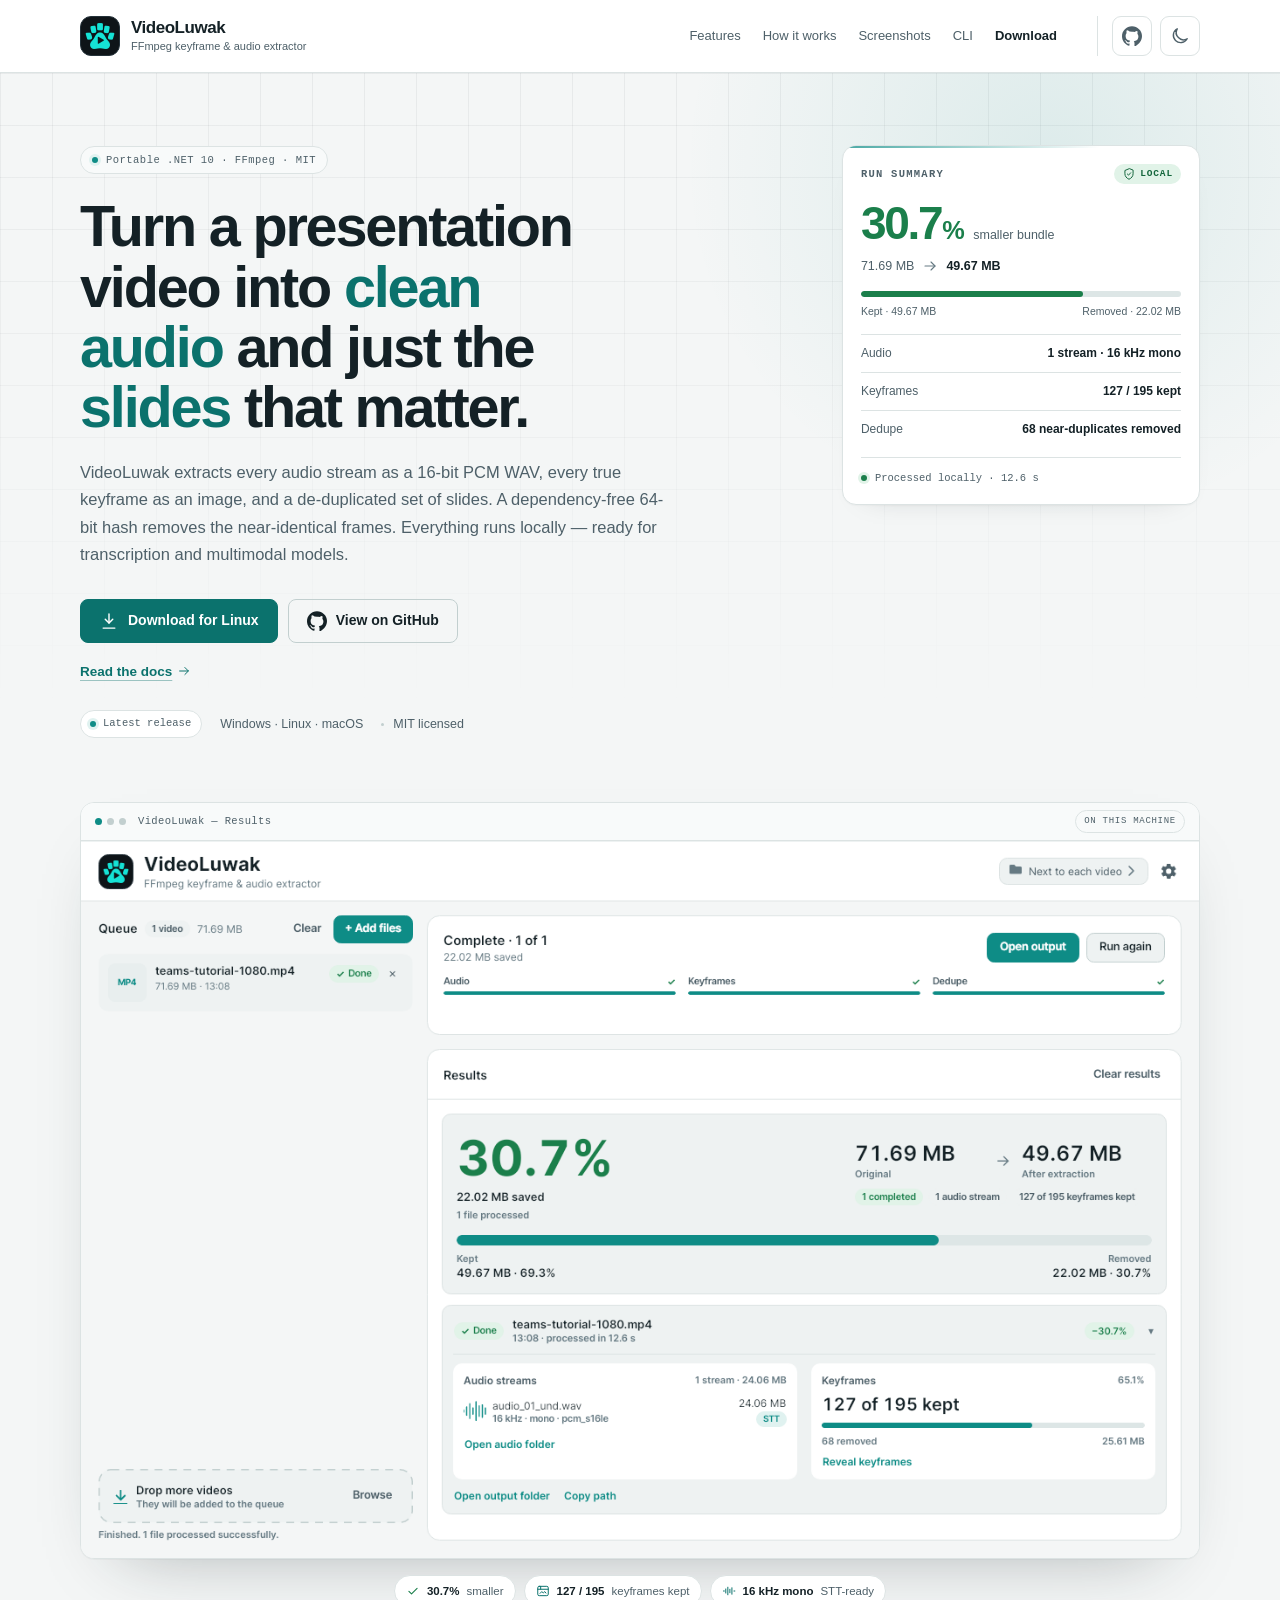
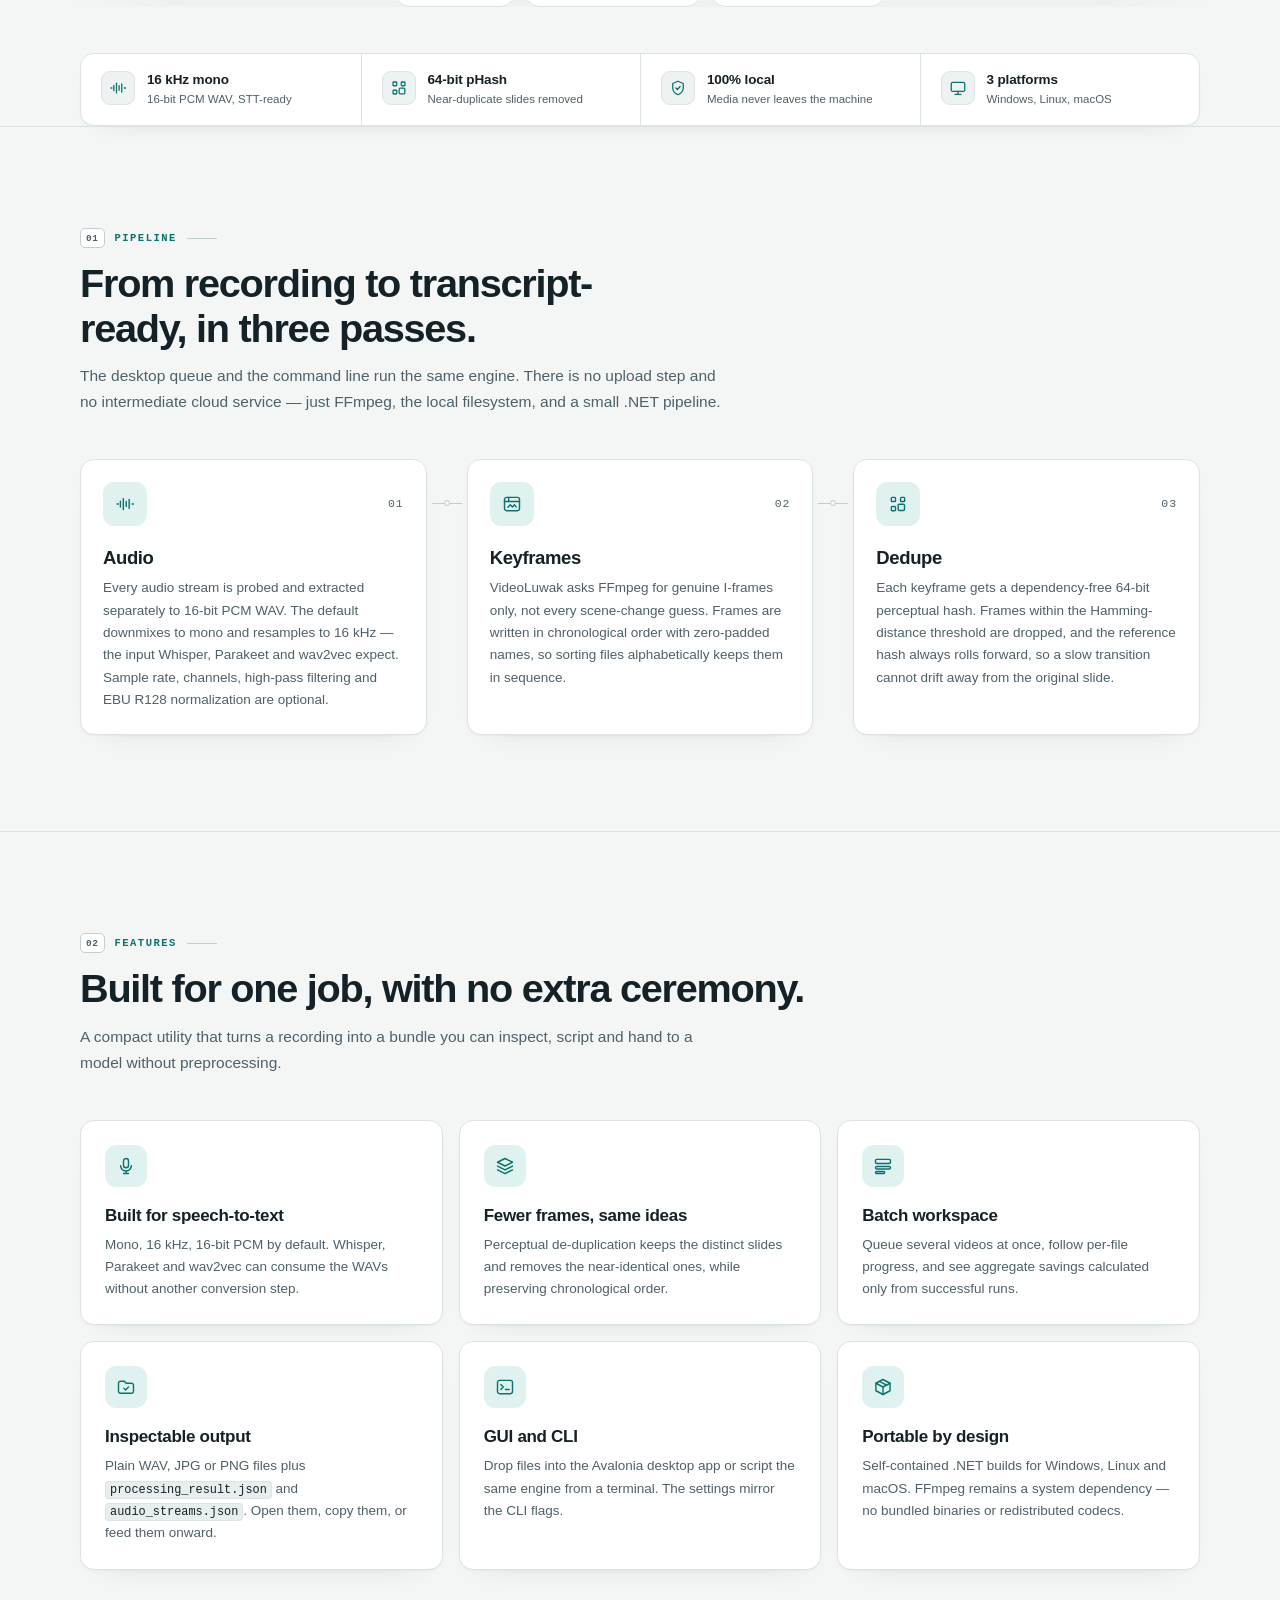
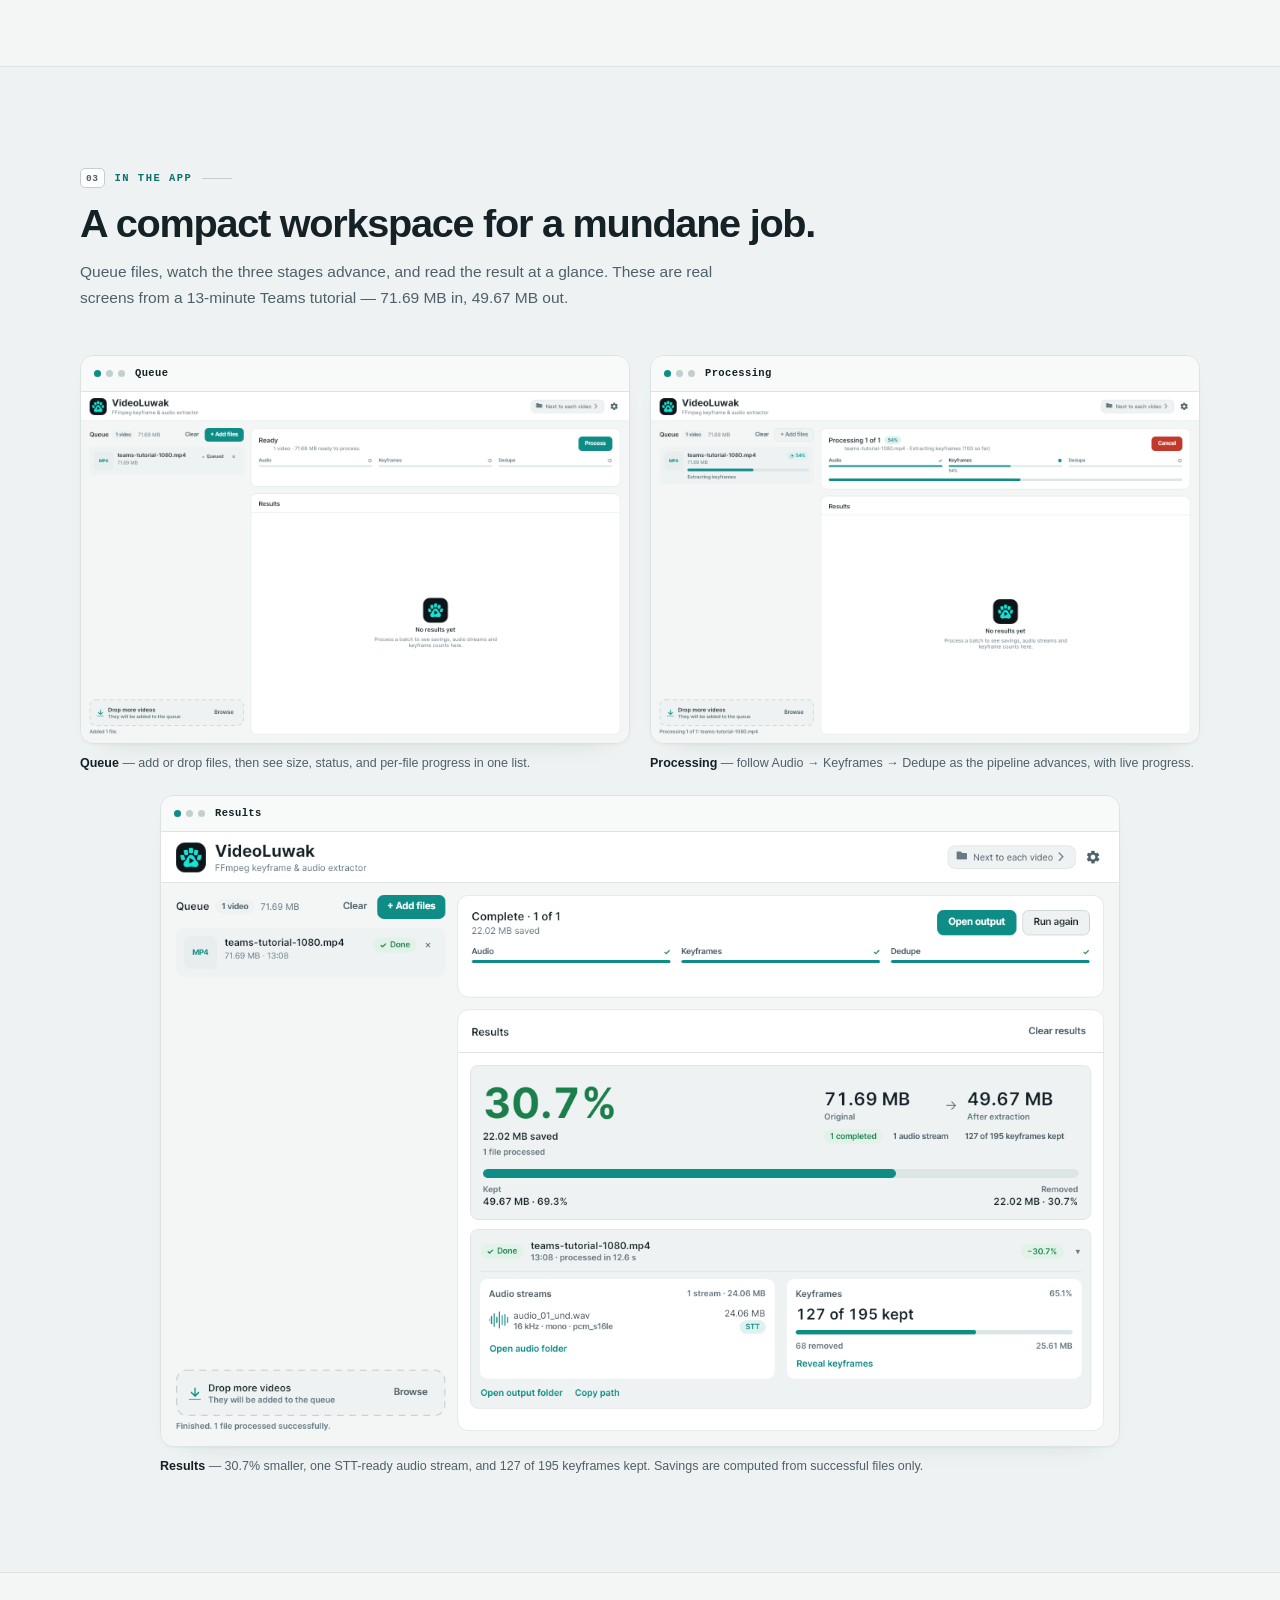
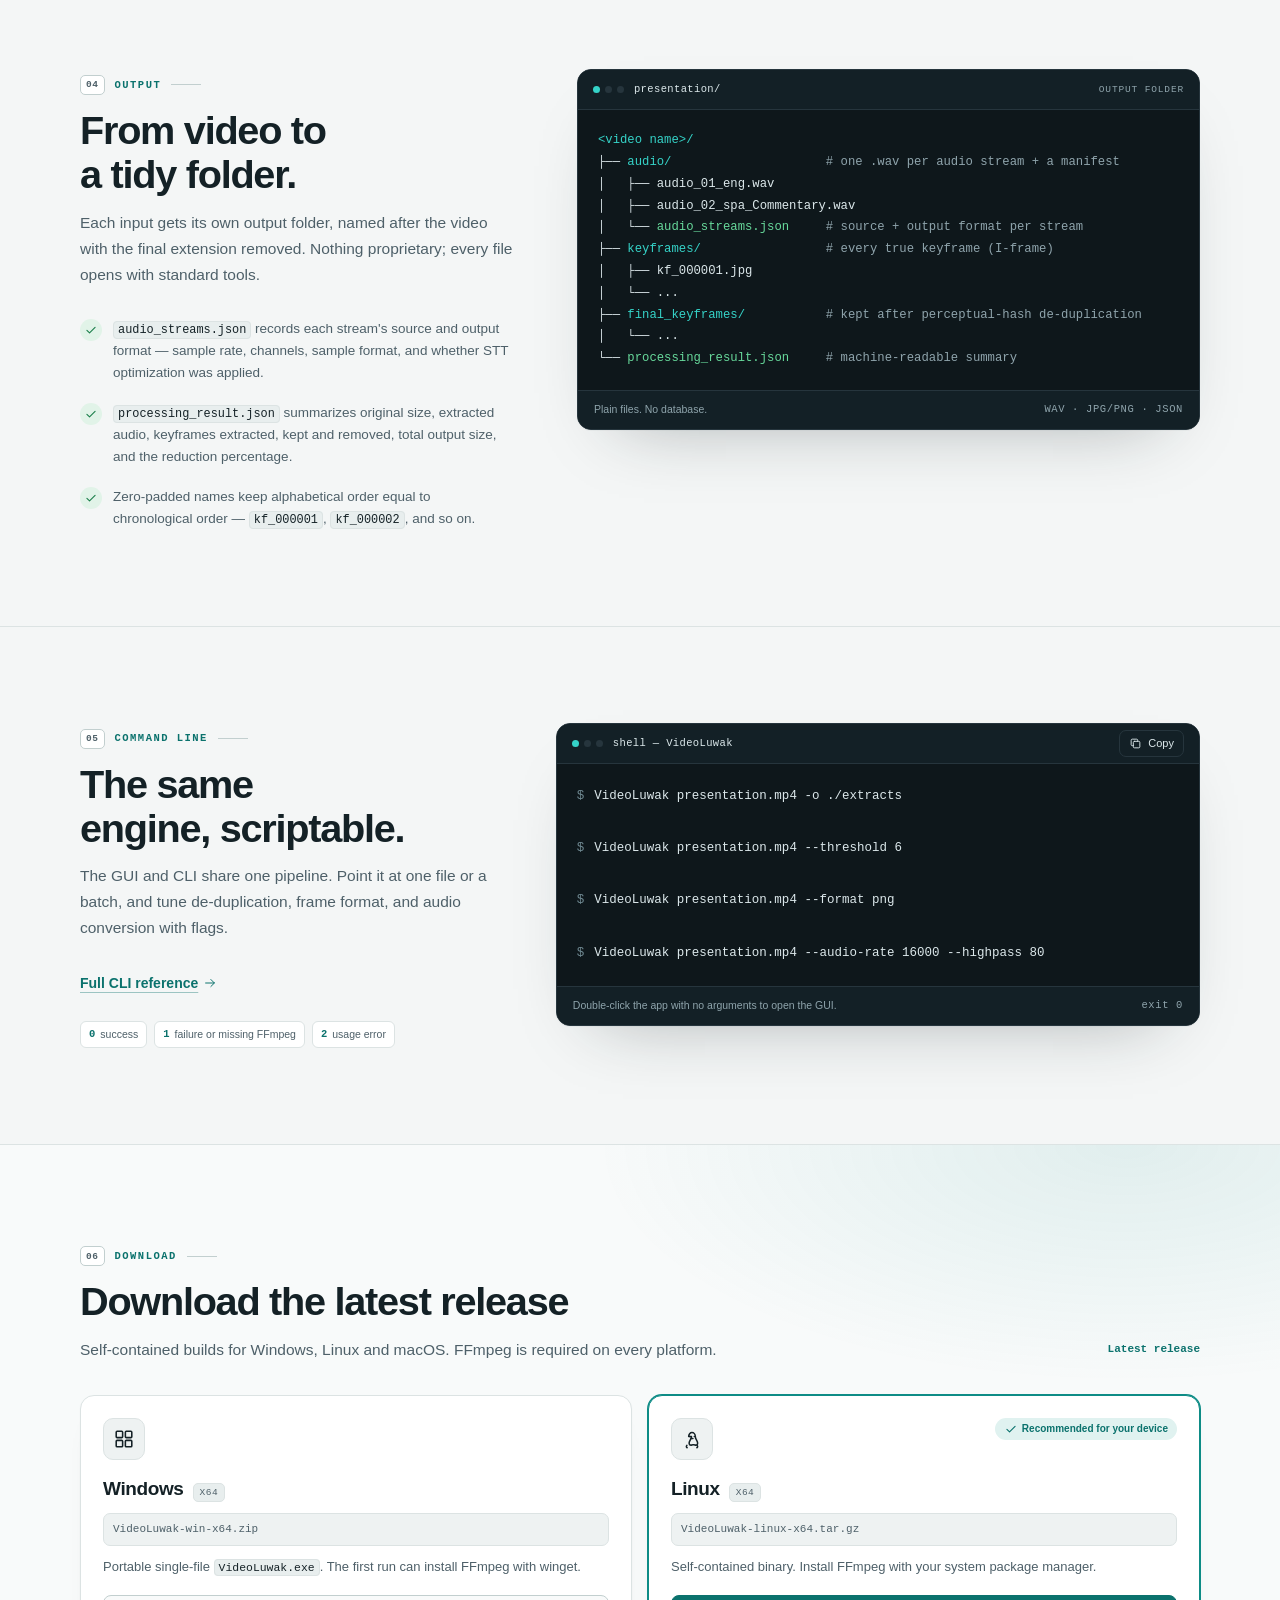
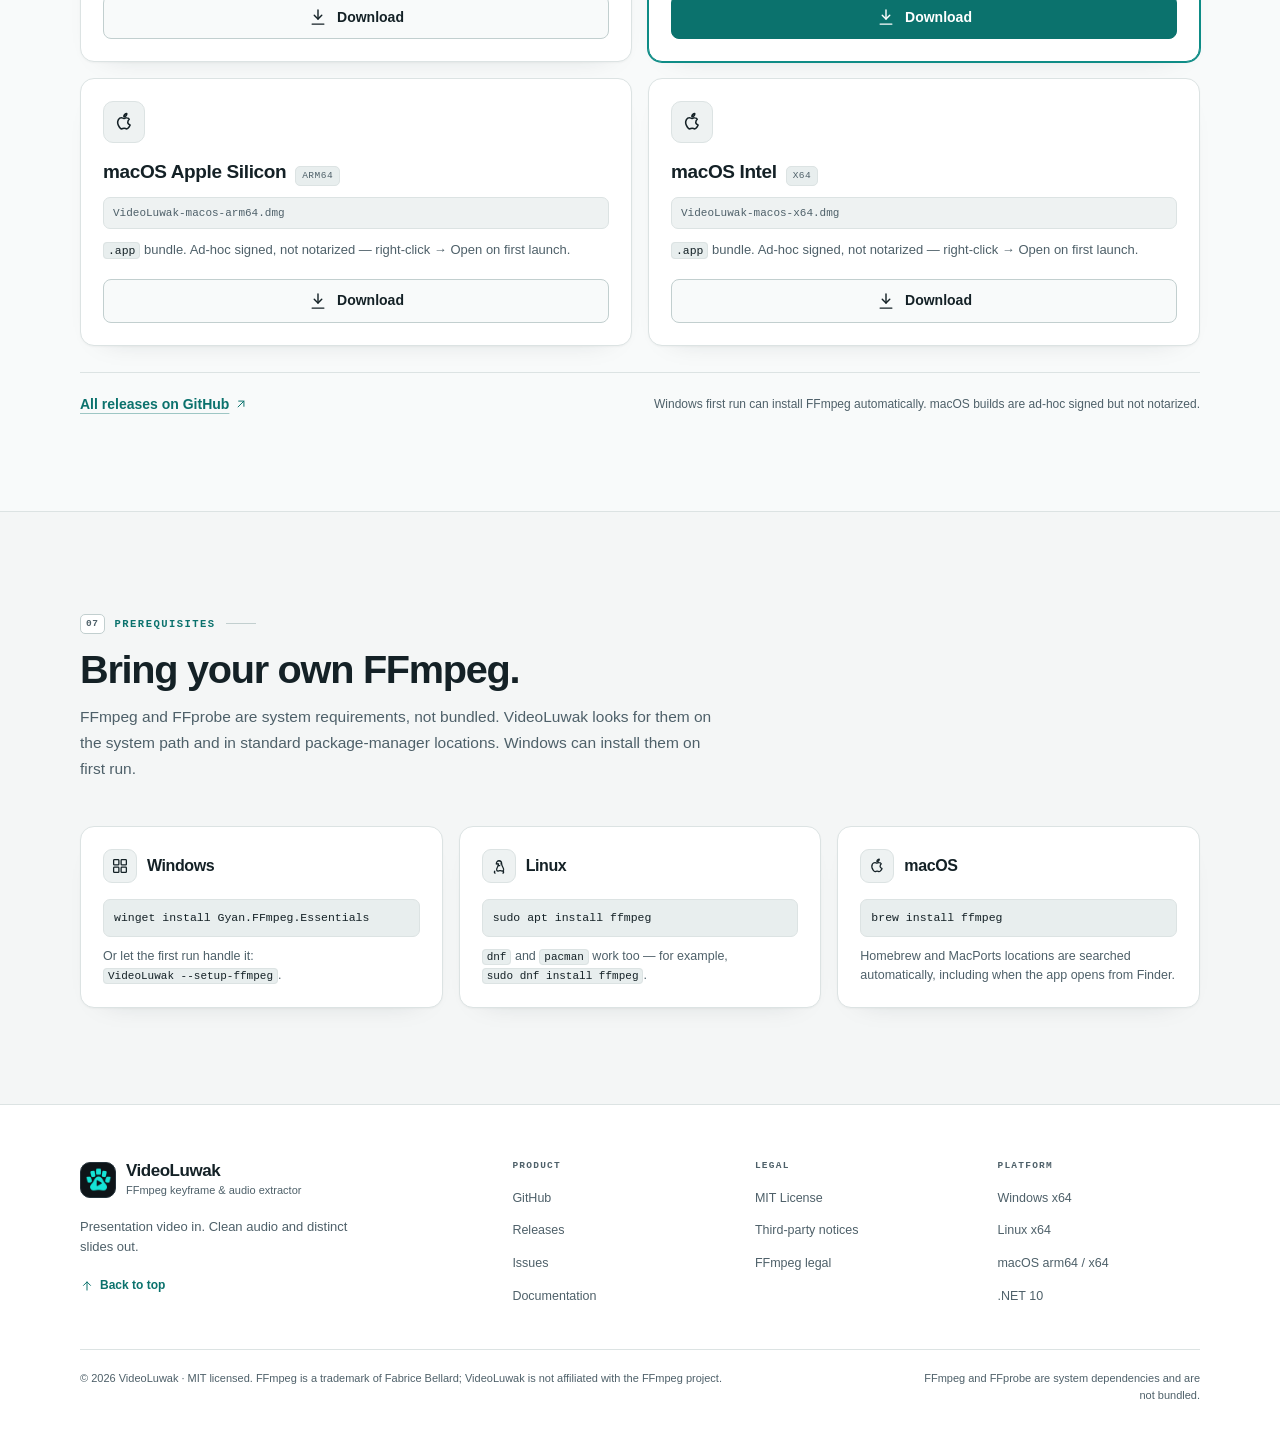
==== site/index.html @ fd8e3e58 "feat: add product website with GitHub Pages deployment Light and dark landing page matching the app " ====
<!DOCTYPE html>
<html lang="en">
<head>
  <meta charset="utf-8">
  <meta name="viewport" content="width=device-width, initial-scale=1">

  <title>VideoLuwak — Turn presentation videos into clean audio and slides</title>
  <meta name="description" content="VideoLuwak extracts every audio stream and true keyframe from a presentation video, removes near-duplicate slides with a 64-bit perceptual hash, and writes a clean local bundle for transcription and multimodal models.">
  <link rel="canonical" href="https://trabersoftware.github.io/VideoLuwak/">

  <meta name="theme-color" content="#F4F6F6" media="(prefers-color-scheme: light)">
  <meta name="theme-color" content="#0E1418" media="(prefers-color-scheme: dark)">

  <meta property="og:type" content="website">
  <meta property="og:site_name" content="VideoLuwak">
  <meta property="og:title" content="VideoLuwak — Turn presentation videos into clean audio and slides">
  <meta property="og:description" content="Every audio stream to STT-ready WAV. Every true keyframe to an image. Near-duplicate slides removed with a 64-bit perceptual hash. All local.">
  <meta property="og:url" content="https://trabersoftware.github.io/VideoLuwak/">
  <meta property="og:image" content="https://trabersoftware.github.io/VideoLuwak/assets/images/screenshot-results.png">
  <meta property="og:image:alt" content="VideoLuwak results view showing 30.7% saved and 127 of 195 keyframes kept">
  <meta property="og:image:width" content="1280">
  <meta property="og:image:height" content="820">

  <meta name="twitter:card" content="summary_large_image">
  <meta name="twitter:title" content="VideoLuwak — Turn presentation videos into clean audio and slides">
  <meta name="twitter:description" content="Every audio stream to STT-ready WAV. Every true keyframe to an image. Near-duplicate slides removed with a 64-bit perceptual hash. All local.">
  <meta name="twitter:image" content="https://trabersoftware.github.io/VideoLuwak/assets/images/screenshot-results.png">

  <link rel="icon" type="image/png" sizes="16x16" href="assets/favicon-16.png">
  <link rel="icon" type="image/png" sizes="32x32" href="assets/favicon-32.png">
  <link rel="icon" type="image/png" sizes="64x64" href="assets/favicon-64.png">
  <link rel="apple-touch-icon" href="assets/logo-square-256.png">
  <link rel="preload" as="image" href="assets/images/screenshot-results.png" fetchpriority="high">
  <link rel="stylesheet" href="styles.css">

  <script>
    (function () {
      try {
        var stored = localStorage.getItem("videoluwak-theme");
        var prefersDark = window.matchMedia && window.matchMedia("(prefers-color-scheme: dark)").matches;
        var theme = stored === "light" || stored === "dark" ? stored : (prefersDark ? "dark" : "light");
        var root = document.documentElement;
        root.setAttribute("data-theme", theme);
        root.style.colorScheme = theme;

        var metas = document.querySelectorAll('meta[name="theme-color"]');
        for (var i = 0; i < metas.length; i++) {
          metas[i].setAttribute("content", theme === "dark" ? "#0E1418" : "#F4F6F6");
          metas[i].removeAttribute("media");
          if (i > 0) {
            metas[i].parentNode.removeChild(metas[i]);
          }
        }
      } catch (error) {
        /* Theme defaults to the CSS light tokens. */
      }
    })();
  </script>

  <script type="application/ld+json">
  {
    "@context": "https://schema.org",
    "@type": "SoftwareApplication",
    "name": "VideoLuwak",
    "description": "A portable .NET desktop and command-line utility that extracts every audio stream and true keyframe from a presentation video, removes near-duplicate keyframes with a 64-bit perceptual hash, and writes an inspectable local bundle.",
    "url": "https://trabersoftware.github.io/VideoLuwak/",
    "applicationCategory": "MultimediaApplication",
    "operatingSystem": "Windows, Linux, macOS",
    "isAccessibleForFree": true,
    "offers": {
      "@type": "Offer",
      "price": "0",
      "priceCurrency": "USD"
    },
    "license": "https://github.com/TraberSoftware/VideoLuwak/blob/master/LICENSE",
    "downloadUrl": "https://github.com/TraberSoftware/VideoLuwak/releases/latest",
    "sameAs": "https://github.com/TraberSoftware/VideoLuwak"
  }
  </script>

  <noscript>
    <style>
      .theme-toggle,
      [data-copy-cli] {
        display: none !important;
      }
    </style>
  </noscript>

  <script src="app.js" defer></script>
</head>
<body>
  <a class="skip-link" href="#main">Skip to content</a>

  <!-- Shared line-icon sprite. No external icon fonts or images. -->
  <svg class="svg-sprite" aria-hidden="true" focusable="false" xmlns="http://www.w3.org/2000/svg">
    <symbol id="i-arrow-right" viewBox="0 0 24 24" fill="none" stroke="currentColor" stroke-width="1.7" stroke-linecap="round" stroke-linejoin="round">
      <path d="M4.5 12h15"></path>
      <path d="m13.5 6 6 6-6 6"></path>
    </symbol>
    <symbol id="i-arrow-up" viewBox="0 0 24 24" fill="none" stroke="currentColor" stroke-width="1.7" stroke-linecap="round" stroke-linejoin="round">
      <path d="M12 19V5"></path>
      <path d="m6 11 6-6 6 6"></path>
    </symbol>
    <symbol id="i-arrow-up-right" viewBox="0 0 24 24" fill="none" stroke="currentColor" stroke-width="1.7" stroke-linecap="round" stroke-linejoin="round">
      <path d="M7 17 17 7"></path>
      <path d="M8 7h9v9"></path>
    </symbol>
    <symbol id="i-download" viewBox="0 0 24 24" fill="none" stroke="currentColor" stroke-width="1.7" stroke-linecap="round" stroke-linejoin="round">
      <path d="M12 3.5v11"></path>
      <path d="m7.5 10 4.5 4.5 4.5-4.5"></path>
      <path d="M5 20.5h14"></path>
    </symbol>
    <symbol id="i-github" viewBox="0 0 24 24" fill="currentColor">
      <path d="M12 .297c-6.63 0-12 5.373-12 12 0 5.303 3.438 9.8 8.205 11.385.6.113.82-.258.82-.577 0-.285-.01-1.04-.015-2.04-3.338.724-4.042-1.61-4.042-1.61-.546-1.387-1.333-1.756-1.333-1.756-1.089-.745.083-.729.083-.729 1.205.084 1.839 1.237 1.839 1.237 1.07 1.834 2.807 1.304 3.492.997.107-.775.418-1.305.762-1.604-2.665-.305-5.467-1.334-5.467-5.931 0-1.311.469-2.381 1.236-3.221-.124-.303-.535-1.524.117-3.176 0 0 1.008-.322 3.301 1.23A11.5 11.5 0 0 1 12 6.844c1.02.005 2.047.138 3.006.404 2.291-1.552 3.297-1.23 3.297-1.23.654 1.653.243 2.874.12 3.176.77.84 1.235 1.91 1.235 3.221 0 4.609-2.807 5.624-5.479 5.921.43.372.814 1.103.814 2.222 0 1.606-.015 2.898-.015 3.293 0 .321.216.694.825.576C20.565 21.795 24 17.3 24 12.002 24 5.673 18.627.297 12 .297z"></path>
    </symbol>
    <symbol id="i-sun" viewBox="0 0 24 24" fill="none" stroke="currentColor" stroke-width="1.7" stroke-linecap="round" stroke-linejoin="round">
      <circle cx="12" cy="12" r="4"></circle>
      <path d="M12 2.5v2M12 19.5v2M4.4 4.4l1.4 1.4M18.2 18.2l1.4 1.4M2.5 12h2M19.5 12h2M4.4 19.6l1.4-1.4M18.2 5.8l1.4-1.4"></path>
    </symbol>
    <symbol id="i-moon" viewBox="0 0 24 24" fill="none" stroke="currentColor" stroke-width="1.7" stroke-linecap="round" stroke-linejoin="round">
      <path d="M20.6 15.3A8.7 8.7 0 0 1 8.7 3.4 8.8 8.8 0 1 0 20.6 15.3Z"></path>
    </symbol>
    <symbol id="i-waveform" viewBox="0 0 24 24" fill="none" stroke="currentColor" stroke-width="1.7" stroke-linecap="round" stroke-linejoin="round">
      <path d="M2.5 12h1.5"></path>
      <path d="M6.5 8.5v7"></path>
      <path d="M10 5.5v13"></path>
      <path d="M13.5 9v6"></path>
      <path d="M17 6.5v11"></path>
      <path d="M20.5 12H22"></path>
    </symbol>
    <symbol id="i-frame" viewBox="0 0 24 24" fill="none" stroke="currentColor" stroke-width="1.7" stroke-linecap="round" stroke-linejoin="round">
      <rect x="3" y="4" width="18" height="16" rx="2.5"></rect>
      <path d="M3 9h18"></path>
      <path d="M8 4v5"></path>
      <path d="m7 16 3-3 2.5 2.5L15 13l2 2.5"></path>
    </symbol>
    <symbol id="i-hash" viewBox="0 0 24 24" fill="none" stroke="currentColor" stroke-width="1.7" stroke-linecap="round" stroke-linejoin="round">
      <rect x="4" y="4" width="5" height="5" rx="1"></rect>
      <rect x="15" y="4" width="5" height="5" rx="1"></rect>
      <rect x="4" y="15" width="5" height="5" rx="1"></rect>
      <rect x="12.2" y="12.2" width="7.6" height="7.6" rx="1.4"></rect>
    </symbol>
    <symbol id="i-shield" viewBox="0 0 24 24" fill="none" stroke="currentColor" stroke-width="1.7" stroke-linecap="round" stroke-linejoin="round">
      <path d="M12 3 5 6v5.5c0 4.2 2.7 7.7 7 9.5 4.3-1.8 7-5.3 7-9.5V6Z"></path>
      <path d="m9.2 12 2 2 3.6-4"></path>
    </symbol>
    <symbol id="i-monitor" viewBox="0 0 24 24" fill="none" stroke="currentColor" stroke-width="1.7" stroke-linecap="round" stroke-linejoin="round">
      <rect x="3" y="4.5" width="18" height="12" rx="2"></rect>
      <path d="M8 20.5h8M12 16.5v4"></path>
    </symbol>
    <symbol id="i-mic" viewBox="0 0 24 24" fill="none" stroke="currentColor" stroke-width="1.7" stroke-linecap="round" stroke-linejoin="round">
      <rect x="9" y="3" width="6" height="11" rx="3"></rect>
      <path d="M5.5 11.5a6.5 6.5 0 0 0 13 0"></path>
      <path d="M12 18v3M9 21h6"></path>
    </symbol>
    <symbol id="i-layers" viewBox="0 0 24 24" fill="none" stroke="currentColor" stroke-width="1.7" stroke-linecap="round" stroke-linejoin="round">
      <path d="m12 3 9 4.5-9 4.5-9-4.5Z"></path>
      <path d="m3 12.2 9 4.5 9-4.5"></path>
      <path d="m3 16.7 9 4.5 9-4.5"></path>
    </symbol>
    <symbol id="i-queue" viewBox="0 0 24 24" fill="none" stroke="currentColor" stroke-width="1.7" stroke-linecap="round" stroke-linejoin="round">
      <rect x="3" y="4" width="18" height="5" rx="1.5"></rect>
      <rect x="3" y="12.5" width="18" height="3" rx="1.5"></rect>
      <rect x="3" y="18.5" width="11" height="2.5" rx="1.25"></rect>
    </symbol>
    <symbol id="i-folder" viewBox="0 0 24 24" fill="none" stroke="currentColor" stroke-width="1.7" stroke-linecap="round" stroke-linejoin="round">
      <path d="M3 7.5A2.5 2.5 0 0 1 5.5 5H10l2.2 2.5H18.5A2.5 2.5 0 0 1 21 10v7a2.5 2.5 0 0 1-2.5 2.5h-13A2.5 2.5 0 0 1 3 17Z"></path>
      <path d="m9.5 13.5 2 2 3.5-3.5"></path>
    </symbol>
    <symbol id="i-terminal" viewBox="0 0 24 24" fill="none" stroke="currentColor" stroke-width="1.7" stroke-linecap="round" stroke-linejoin="round">
      <rect x="3" y="4" width="18" height="16" rx="2.5"></rect>
      <path d="m7 9 3 3-3 3"></path>
      <path d="M12.5 15H17"></path>
    </symbol>
    <symbol id="i-package" viewBox="0 0 24 24" fill="none" stroke="currentColor" stroke-width="1.7" stroke-linecap="round" stroke-linejoin="round">
      <path d="m12 3 8.5 4.5v9L12 21l-8.5-4.5v-9Z"></path>
      <path d="m3.5 7.5 8.5 4.5 8.5-4.5"></path>
      <path d="M12 12v9"></path>
      <path d="m7.8 5.2 8.5 4.5"></path>
    </symbol>
    <symbol id="i-check" viewBox="0 0 24 24" fill="none" stroke="currentColor" stroke-width="1.9" stroke-linecap="round" stroke-linejoin="round">
      <path d="m5 12.5 4.5 4.5L19 7.5"></path>
    </symbol>
    <symbol id="i-copy" viewBox="0 0 24 24" fill="none" stroke="currentColor" stroke-width="1.7" stroke-linecap="round" stroke-linejoin="round">
      <rect x="8" y="8" width="12" height="12" rx="2"></rect>
      <path d="M16 8V6a2 2 0 0 0-2-2H6a2 2 0 0 0-2 2v8a2 2 0 0 0 2 2h2"></path>
    </symbol>
    <symbol id="i-windows" viewBox="0 0 24 24" fill="none" stroke="currentColor" stroke-width="1.7" stroke-linecap="round" stroke-linejoin="round">
      <rect x="3.5" y="3.5" width="7" height="7" rx="1"></rect>
      <rect x="13.5" y="3.5" width="7" height="7" rx="1"></rect>
      <rect x="3.5" y="13.5" width="7" height="7" rx="1"></rect>
      <rect x="13.5" y="13.5" width="7" height="7" rx="1"></rect>
    </symbol>
    <symbol id="i-apple" viewBox="0 0 24 24" fill="none" stroke="currentColor" stroke-width="1.7" stroke-linecap="round" stroke-linejoin="round">
      <path d="M16.1 12.7c0-2.4 1.5-3.6 1.6-3.7-1-1.4-2.4-1.6-2.9-1.6-1.2-.1-2.4.7-3 .7-.7 0-1.6-.7-2.6-.7-1.3 0-2.6.8-3.3 2-1.4 2.5-.4 6.1 1 8.1.7 1 1.5 2.1 2.6 2 1-.1 1.4-.7 2.7-.7s1.6.7 2.7.7c1.1 0 1.9-1 2.6-2 .8-1.1 1.1-2.2 1.2-2.3-.1 0-2.4-.9-2.6-2.5Z"></path>
      <path d="M14.2 5.1c.5-.6.9-1.5.8-2.4-.8 0-1.7.5-2.3 1.1-.5.6-.9 1.5-.8 2.4.9.1 1.8-.5 2.3-1.1Z"></path>
    </symbol>
    <symbol id="i-linux" viewBox="0 0 24 24" fill="none" stroke="currentColor" stroke-width="1.7" stroke-linecap="round" stroke-linejoin="round">
      <path d="M8.4 9.3c0-2.4 1.6-4.3 3.6-4.3s3.6 1.9 3.6 4.3c0 1.7.6 2.7 1.4 4 .9 1.5 1.4 2.7 1.1 4-.3 1-.9 1.4-1.9 1.4-.8 0-1.2-.4-2.2-.4h-1c-1 0-1.4.4-2.2.4-1 0-1.6-.4-1.9-1.4-.3-1.3.2-2.5 1.1-4 .8-1.3 1.4-2.3 1.4-4Z"></path>
      <path d="M9.5 9.2h.01M14.5 9.2h.01"></path>
      <path d="M11 11.5h2"></path>
      <path d="M6.4 18.9c-.8 1.2-.7 2.1.3 2.6M17.6 18.9c.8 1.2.7 2.1-.3 2.6"></path>
    </symbol>
  </svg>

  <header class="site-header">
    <div class="container header-inner">
      <a class="brand" href="./">
        <span class="brand-tile">
          <img src="assets/logo-mark.png" width="32" height="32" alt="">
        </span>
        <span class="brand-text">
          <span class="wordmark">VideoLuwak</span>
          <span class="brand-tagline">FFmpeg keyframe &amp; audio extractor</span>
        </span>
      </a>

      <nav class="site-nav" aria-label="Primary">
        <a class="nav-link" href="#features">Features</a>
        <a class="nav-link" href="#how-it-works">How it works</a>
        <a class="nav-link" href="#screenshots">Screenshots</a>
        <a class="nav-link" href="#cli">CLI</a>
        <a class="nav-link nav-download" href="#download">Download</a>
      </nav>

      <div class="header-actions">
        <a class="icon-btn" href="https://github.com/TraberSoftware/VideoLuwak" aria-label="VideoLuwak on GitHub" rel="noopener">
          <svg class="icon" aria-hidden="true" focusable="false"><use href="#i-github"></use></svg>
        </a>
        <button class="icon-btn theme-toggle" type="button" aria-label="Switch to dark theme" aria-pressed="false">
          <svg class="icon icon-moon" aria-hidden="true" focusable="false"><use href="#i-moon"></use></svg>
          <svg class="icon icon-sun" aria-hidden="true" focusable="false"><use href="#i-sun"></use></svg>
        </button>
      </div>
    </div>
  </header>

  <main id="main">
    <!-- ============================== HERO ============================== -->
    <section class="hero" aria-labelledby="hero-title">
      <div class="container">
        <div class="hero-grid">
          <div class="hero-copy">
            <p class="eyebrow"><span class="eyebrow-dot" aria-hidden="true"></span>Portable .NET 10 · FFmpeg · MIT</p>

            <h1 id="hero-title">Turn a presentation video into <span class="accent-text">clean audio</span> and just the <span class="accent-text">slides</span> that matter.</h1>

            <p class="lede">VideoLuwak extracts every audio stream as a 16-bit PCM WAV, every true keyframe as an image, and a de-duplicated set of slides. A dependency-free 64-bit hash removes the near-identical frames. Everything runs locally — ready for transcription and multimodal models.</p>

            <div class="hero-actions">
              <a class="btn btn-primary" href="#download" data-os-cta>
                <svg class="icon" aria-hidden="true" focusable="false"><use href="#i-download"></use></svg>
                <span>Download the latest release</span>
              </a>
              <a class="btn btn-ghost" href="https://github.com/TraberSoftware/VideoLuwak" rel="noopener">
                <svg class="icon" aria-hidden="true" focusable="false"><use href="#i-github"></use></svg>
                <span>View on GitHub</span>
              </a>
            </div>

            <p class="hero-docs">
              <a class="text-link" href="https://github.com/TraberSoftware/VideoLuwak/blob/master/README.md" rel="noopener">
                Read the docs
                <svg class="icon icon-inline" aria-hidden="true" focusable="false"><use href="#i-arrow-right"></use></svg>
              </a>
            </p>

            <div class="hero-meta">
              <a class="release-pill" href="https://github.com/TraberSoftware/VideoLuwak/releases/latest" data-release-link rel="noopener">
                <span class="status-dot" aria-hidden="true"></span>
                <span>Latest release</span>
                <span class="release-version" data-version hidden></span>
              </a>
              <span class="meta-item">Windows · Linux · macOS</span>
              <span class="meta-item">MIT licensed</span>
            </div>
          </div>

          <aside class="run-card" aria-labelledby="run-card-title">
            <div class="run-card-head">
              <span class="mono-label" id="run-card-title">Run summary</span>
              <span class="local-badge">
                <svg class="icon icon-xs" aria-hidden="true" focusable="false"><use href="#i-shield"></use></svg>
                Local
              </span>
            </div>

            <div class="run-card-hero">
              <span class="run-value">30.7<span class="run-unit">%</span></span>
              <span class="run-caption">smaller bundle</span>
            </div>

            <div class="run-bytes">
              <span>71.69 MB</span>
              <svg class="icon icon-sm run-arrow" aria-hidden="true" focusable="false"><use href="#i-arrow-right"></use></svg>
              <span>49.67 MB</span>
            </div>

            <div class="run-bar" aria-hidden="true">
              <span class="run-bar-fill"></span>
            </div>
            <div class="run-bar-labels">
              <span>Kept · 49.67 MB</span>
              <span>Removed · 22.02 MB</span>
            </div>

            <dl class="run-list">
              <div>
                <dt>Audio</dt>
                <dd>1 stream · 16 kHz mono</dd>
              </div>
              <div>
                <dt>Keyframes</dt>
                <dd>127 / 195 kept</dd>
              </div>
              <div>
                <dt>Dedupe</dt>
                <dd>68 near-duplicates removed</dd>
              </div>
            </dl>

            <p class="run-foot">
              <span class="status-dot status-dot-success" aria-hidden="true"></span>
              Processed locally · 12.6 s
            </p>
          </aside>
        </div>

        <figure class="hero-visual">
          <div class="app-window">
            <div class="window-bar">
              <span class="window-dots" aria-hidden="true"><span></span><span></span><span></span></span>
              <span class="window-title">VideoLuwak — Results</span>
              <span class="window-local">On this machine</span>
            </div>
            <img
              src="assets/images/screenshot-results.png"
              width="1280"
              height="820"
              alt="VideoLuwak results view after a 13-minute presentation: 30.7% saved, one 16 kHz mono audio stream tagged STT, and 127 of 195 keyframes kept."
              loading="eager"
              fetchpriority="high"
              decoding="async">
          </div>
          <figcaption class="hero-chips">
            <span class="chip"><svg class="icon icon-xs" aria-hidden="true" focusable="false"><use href="#i-check"></use></svg><strong>30.7%</strong> smaller</span>
            <span class="chip"><svg class="icon icon-xs" aria-hidden="true" focusable="false"><use href="#i-frame"></use></svg><strong>127 / 195</strong> keyframes kept</span>
            <span class="chip"><svg class="icon icon-xs" aria-hidden="true" focusable="false"><use href="#i-waveform"></use></svg><strong>16 kHz mono</strong> STT-ready</span>
          </figcaption>
        </figure>
      </div>
    </section>

    <!-- ============================ STAT STRIP =========================== -->
    <section class="stat-section" aria-label="VideoLuwak at a glance">
      <div class="container">
        <div class="stat-strip">
          <div class="stat">
            <span class="stat-icon"><svg class="icon" aria-hidden="true" focusable="false"><use href="#i-waveform"></use></svg></span>
            <span class="stat-copy"><strong>16 kHz mono</strong><span>16-bit PCM WAV, STT-ready</span></span>
          </div>
          <div class="stat">
            <span class="stat-icon"><svg class="icon" aria-hidden="true" focusable="false"><use href="#i-hash"></use></svg></span>
            <span class="stat-copy"><strong>64-bit pHash</strong><span>Near-duplicate slides removed</span></span>
          </div>
          <div class="stat">
            <span class="stat-icon"><svg class="icon" aria-hidden="true" focusable="false"><use href="#i-shield"></use></svg></span>
            <span class="stat-copy"><strong>100% local</strong><span>Media never leaves the machine</span></span>
          </div>
          <div class="stat">
            <span class="stat-icon"><svg class="icon" aria-hidden="true" focusable="false"><use href="#i-monitor"></use></svg></span>
            <span class="stat-copy"><strong>3 platforms</strong><span>Windows, Linux, macOS</span></span>
          </div>
        </div>
      </div>
    </section>

    <!-- =========================== HOW IT WORKS ========================== -->
    <section class="section" id="how-it-works" aria-labelledby="how-title">
      <div class="container">
        <header class="section-head">
          <p class="kicker"><span class="kicker-index">01</span><span>Pipeline</span></p>
          <h2 id="how-title">From recording to transcript-ready, in three passes.</h2>
          <p class="section-sub">The desktop queue and the command line run the same engine. There is no upload step and no intermediate cloud service — just FFmpeg, the local filesystem, and a small .NET pipeline.</p>
        </header>

        <div class="steps">
          <article class="step-card">
            <div class="step-top">
              <span class="step-icon"><svg class="icon" aria-hidden="true" focusable="false"><use href="#i-waveform"></use></svg></span>
              <span class="step-number">01</span>
            </div>
            <h3>Audio</h3>
            <p>Every audio stream is probed and extracted separately to 16-bit PCM WAV. The default downmixes to mono and resamples to 16 kHz — the input Whisper, Parakeet and wav2vec expect. Sample rate, channels, high-pass filtering and EBU R128 normalization are optional.</p>
          </article>

          <div class="step-connector" aria-hidden="true"><span></span></div>

          <article class="step-card">
            <div class="step-top">
              <span class="step-icon"><svg class="icon" aria-hidden="true" focusable="false"><use href="#i-frame"></use></svg></span>
              <span class="step-number">02</span>
            </div>
            <h3>Keyframes</h3>
            <p>VideoLuwak asks FFmpeg for genuine I-frames only, not every scene-change guess. Frames are written in chronological order with zero-padded names, so sorting files alphabetically keeps them in sequence.</p>
          </article>

          <div class="step-connector" aria-hidden="true"><span></span></div>

          <article class="step-card">
            <div class="step-top">
              <span class="step-icon"><svg class="icon" aria-hidden="true" focusable="false"><use href="#i-hash"></use></svg></span>
              <span class="step-number">03</span>
            </div>
            <h3>Dedupe</h3>
            <p>Each keyframe gets a dependency-free 64-bit perceptual hash. Frames within the Hamming-distance threshold are dropped, and the reference hash always rolls forward, so a slow transition cannot drift away from the original slide.</p>
          </article>
        </div>
      </div>
    </section>

    <!-- ============================= FEATURES ============================ -->
    <section class="section" id="features" aria-labelledby="features-title">
      <div class="container">
        <header class="section-head">
          <p class="kicker"><span class="kicker-index">02</span><span>Features</span></p>
          <h2 id="features-title">Built for one job, with no extra ceremony.</h2>
          <p class="section-sub">A compact utility that turns a recording into a bundle you can inspect, script and hand to a model without preprocessing.</p>
        </header>

        <div class="features-grid">
          <article class="feature-card">
            <span class="feature-icon"><svg class="icon" aria-hidden="true" focusable="false"><use href="#i-mic"></use></svg></span>
            <h3>Built for speech-to-text</h3>
            <p>Mono, 16 kHz, 16-bit PCM by default. Whisper, Parakeet and wav2vec can consume the WAVs without another conversion step.</p>
          </article>

          <article class="feature-card">
            <span class="feature-icon"><svg class="icon" aria-hidden="true" focusable="false"><use href="#i-layers"></use></svg></span>
            <h3>Fewer frames, same ideas</h3>
            <p>Perceptual de-duplication keeps the distinct slides and removes the near-identical ones, while preserving chronological order.</p>
          </article>

          <article class="feature-card">
            <span class="feature-icon"><svg class="icon" aria-hidden="true" focusable="false"><use href="#i-queue"></use></svg></span>
            <h3>Batch workspace</h3>
            <p>Queue several videos at once, follow per-file progress, and see aggregate savings calculated only from successful runs.</p>
          </article>

          <article class="feature-card">
            <span class="feature-icon"><svg class="icon" aria-hidden="true" focusable="false"><use href="#i-folder"></use></svg></span>
            <h3>Inspectable output</h3>
            <p>Plain WAV, JPG or PNG files plus <code>processing_result.json</code> and <code>audio_streams.json</code>. Open them, copy them, or feed them onward.</p>
          </article>

          <article class="feature-card">
            <span class="feature-icon"><svg class="icon" aria-hidden="true" focusable="false"><use href="#i-terminal"></use></svg></span>
            <h3>GUI and CLI</h3>
            <p>Drop files into the Avalonia desktop app or script the same engine from a terminal. The settings mirror the CLI flags.</p>
          </article>

          <article class="feature-card">
            <span class="feature-icon"><svg class="icon" aria-hidden="true" focusable="false"><use href="#i-package"></use></svg></span>
            <h3>Portable by design</h3>
            <p>Self-contained .NET builds for Windows, Linux and macOS. FFmpeg remains a system dependency — no bundled binaries or redistributed codecs.</p>
          </article>
        </div>
      </div>
    </section>

    <!-- ============================ SCREENSHOTS ========================== -->
    <section class="section section-alt" id="screenshots" aria-labelledby="screenshots-title">
      <div class="container">
        <header class="section-head">
          <p class="kicker"><span class="kicker-index">03</span><span>In the app</span></p>
          <h2 id="screenshots-title">A compact workspace for a mundane job.</h2>
          <p class="section-sub">Queue files, watch the three stages advance, and read the result at a glance. These are real screens from a 13-minute Teams tutorial — 71.69 MB in, 49.67 MB out.</p>
        </header>

        <div class="shots-grid">
          <figure class="shot">
            <div class="shot-frame">
              <div class="shot-bar">
                <span class="window-dots" aria-hidden="true"><span></span><span></span><span></span></span>
                <span class="shot-label">Queue</span>
              </div>
              <img
                src="assets/images/screenshot-queue.png"
                width="1280"
                height="820"
                alt="VideoLuwak queue with one 1080p Microsoft Teams tutorial queued, showing its file size and ready status."
                loading="lazy"
                decoding="async">
            </div>
            <figcaption><strong>Queue</strong> — add or drop files, then see size, status, and per-file progress in one list.</figcaption>
          </figure>

          <figure class="shot">
            <div class="shot-frame">
              <div class="shot-bar">
                <span class="window-dots" aria-hidden="true"><span></span><span></span><span></span></span>
                <span class="shot-label">Processing</span>
              </div>
              <img
                src="assets/images/screenshot-processing.png"
                width="1280"
                height="820"
                alt="VideoLuwak processing a tutorial at 54 percent, with Audio complete and Keyframes in progress inside the Audio, Keyframes and Dedupe pipeline."
                loading="lazy"
                decoding="async">
            </div>
            <figcaption><strong>Processing</strong> — follow Audio → Keyframes → Dedupe as the pipeline advances, with live progress.</figcaption>
          </figure>
        </div>

        <figure class="shot shot-wide">
          <div class="shot-frame">
            <div class="shot-bar">
              <span class="window-dots" aria-hidden="true"><span></span><span></span><span></span></span>
              <span class="shot-label">Results</span>
            </div>
            <img
              src="assets/images/screenshot-results.png"
              width="1280"
              height="820"
              alt="VideoLuwak results view showing 30.7% saved, 71.69 MB reduced to 49.67 MB, one 16 kHz mono STT audio stream, and 127 of 195 keyframes kept."
              loading="lazy"
              decoding="async">
          </div>
          <figcaption><strong>Results</strong> — 30.7% smaller, one STT-ready audio stream, and 127 of 195 keyframes kept. Savings are computed from successful files only.</figcaption>
        </figure>
      </div>
    </section>

    <!-- ============================== OUTPUT ============================= -->
    <section class="section" aria-labelledby="output-title">
      <div class="container split">
        <div class="split-copy">
          <header class="section-head section-head-tight">
            <p class="kicker"><span class="kicker-index">04</span><span>Output</span></p>
            <h2 id="output-title">From video to a tidy folder.</h2>
            <p class="section-sub">Each input gets its own output folder, named after the video with the final extension removed. Nothing proprietary; every file opens with standard tools.</p>
          </header>

          <ul class="check-list">
            <li>
              <span class="check-list-icon"><svg class="icon icon-xs" aria-hidden="true" focusable="false"><use href="#i-check"></use></svg></span>
              <span><code>audio_streams.json</code> records each stream's source and output format — sample rate, channels, sample format, and whether STT optimization was applied.</span>
            </li>
            <li>
              <span class="check-list-icon"><svg class="icon icon-xs" aria-hidden="true" focusable="false"><use href="#i-check"></use></svg></span>
              <span><code>processing_result.json</code> summarizes original size, extracted audio, keyframes extracted, kept and removed, total output size, and the reduction percentage.</span>
            </li>
            <li>
              <span class="check-list-icon"><svg class="icon icon-xs" aria-hidden="true" focusable="false"><use href="#i-check"></use></svg></span>
              <span>Zero-padded names keep alphabetical order equal to chronological order — <code>kf_000001</code>, <code>kf_000002</code>, and so on.</span>
            </li>
          </ul>
        </div>

        <div class="code-panel output-panel">
          <div class="panel-bar">
            <span class="panel-dots" aria-hidden="true"><span></span><span></span><span></span></span>
            <span class="panel-title">presentation/</span>
            <span class="panel-note">output folder</span>
          </div>
          <p class="sr-only" id="output-tree-label">Output folder structure</p>
          <pre class="tree" aria-describedby="output-tree-label"><code><span class="tree-dir">&lt;video name&gt;/</span>
├── <span class="tree-dir">audio/</span>                     <span class="tree-comment"># one .wav per audio stream + a manifest</span>
│   ├── audio_01_eng.wav
│   ├── audio_02_spa_Commentary.wav
│   └── <span class="tree-file">audio_streams.json</span>     <span class="tree-comment"># source + output format per stream</span>
├── <span class="tree-dir">keyframes/</span>                 <span class="tree-comment"># every true keyframe (I-frame)</span>
│   ├── kf_000001.jpg
│   └── ...
├── <span class="tree-dir">final_keyframes/</span>           <span class="tree-comment"># kept after perceptual-hash de-duplication</span>
│   └── ...
└── <span class="tree-file">processing_result.json</span>     <span class="tree-comment"># machine-readable summary</span></code></pre>
          <div class="panel-foot">
            <span>Plain files. No database.</span>
            <span class="panel-foot-mono">WAV · JPG/PNG · JSON</span>
          </div>
        </div>
      </div>
    </section>

    <!-- ================================ CLI ============================== -->
    <section class="section" id="cli" aria-labelledby="cli-title">
      <div class="container split split-cli">
        <div class="split-copy">
          <header class="section-head section-head-tight">
            <p class="kicker"><span class="kicker-index">05</span><span>Command line</span></p>
            <h2 id="cli-title">The same engine, scriptable.</h2>
            <p class="section-sub">The GUI and CLI share one pipeline. Point it at one file or a batch, and tune de-duplication, frame format, and audio conversion with flags.</p>
          </header>

          <a class="text-link text-link-strong" href="https://github.com/TraberSoftware/VideoLuwak/blob/master/README.md#command-line-usage" rel="noopener">
            Full CLI reference
            <svg class="icon icon-inline" aria-hidden="true" focusable="false"><use href="#i-arrow-right"></use></svg>
          </a>

          <div class="exit-codes" role="group" aria-label="Exit codes">
            <span class="exit-code"><code>0</code> success</span>
            <span class="exit-code"><code>1</code> failure or missing FFmpeg</span>
            <span class="exit-code"><code>2</code> usage error</span>
          </div>
        </div>

        <div class="code-panel cli-panel">
          <div class="panel-bar">
            <span class="panel-dots" aria-hidden="true"><span></span><span></span><span></span></span>
            <span class="panel-title">shell — VideoLuwak</span>
            <button class="panel-copy" type="button" data-copy-cli aria-label="Copy CLI commands">
              <svg class="icon icon-copy" aria-hidden="true" focusable="false"><use href="#i-copy"></use></svg>
              <svg class="icon icon-check" aria-hidden="true" focusable="false"><use href="#i-check"></use></svg>
              <span data-copy-label>Copy</span>
            </button>
          </div>
          <pre class="cli-code"><code id="cli-commands"><span class="cli-line"><span class="cli-prompt" aria-hidden="true">$</span><span class="cmd">VideoLuwak presentation.mp4 -o ./extracts</span></span>
<span class="cli-line"><span class="cli-prompt" aria-hidden="true">$</span><span class="cmd">VideoLuwak presentation.mp4 --threshold 6</span></span>
<span class="cli-line"><span class="cli-prompt" aria-hidden="true">$</span><span class="cmd">VideoLuwak presentation.mp4 --format png</span></span>
<span class="cli-line"><span class="cli-prompt" aria-hidden="true">$</span><span class="cmd">VideoLuwak presentation.mp4 --audio-rate 16000 --highpass 80</span></span></code></pre>
          <div class="panel-foot">
            <span>Double-click the app with no arguments to open the GUI.</span>
            <span class="panel-foot-mono">exit 0</span>
          </div>
          <p class="sr-only" role="status" aria-live="polite" data-copy-status></p>
        </div>
      </div>
    </section>

    <!-- ============================ DOWNLOAD ============================= -->
    <section class="section section-download" id="download" aria-labelledby="download-title">
      <div class="container">
        <div class="download-head">
          <header class="section-head section-head-tight">
            <p class="kicker"><span class="kicker-index">06</span><span>Download</span></p>
            <h2 id="download-title">Download the latest release</h2>
            <p class="section-sub">Self-contained builds for Windows, Linux and macOS. FFmpeg is required on every platform.</p>
          </header>

          <p class="release-line">
            <a data-release-link href="https://github.com/TraberSoftware/VideoLuwak/releases/latest" rel="noopener">Latest release</a>
            <span class="release-version" data-version hidden></span>
          </p>
        </div>

        <div class="download-grid">
          <article class="download-card" data-platform="win">
            <div class="card-top">
              <span class="platform-icon"><svg class="icon" aria-hidden="true" focusable="false"><use href="#i-windows"></use></svg></span>
              <span class="rec-badge"><svg class="icon icon-xs" aria-hidden="true" focusable="false"><use href="#i-check"></use></svg>Recommended for your device</span>
            </div>
            <div class="card-title-row">
              <h3>Windows</h3>
              <span class="arch">x64</span>
            </div>
            <p class="asset-name"><span data-asset-name="win">VideoLuwak-win-x64.zip</span></p>
            <p class="card-note">Portable single-file <code>VideoLuwak.exe</code>. The first run can install FFmpeg with winget.</p>
            <a class="btn btn-download" href="https://github.com/TraberSoftware/VideoLuwak/releases/latest" data-download="win" rel="noopener">
              <svg class="icon" aria-hidden="true" focusable="false"><use href="#i-download"></use></svg>
              <span>Download</span>
            </a>
          </article>

          <article class="download-card" data-platform="linux">
            <div class="card-top">
              <span class="platform-icon"><svg class="icon" aria-hidden="true" focusable="false"><use href="#i-linux"></use></svg></span>
              <span class="rec-badge"><svg class="icon icon-xs" aria-hidden="true" focusable="false"><use href="#i-check"></use></svg>Recommended for your device</span>
            </div>
            <div class="card-title-row">
              <h3>Linux</h3>
              <span class="arch">x64</span>
            </div>
            <p class="asset-name"><span data-asset-name="linux">VideoLuwak-linux-x64.tar.gz</span></p>
            <p class="card-note">Self-contained binary. Install FFmpeg with your system package manager.</p>
            <a class="btn btn-download" href="https://github.com/TraberSoftware/VideoLuwak/releases/latest" data-download="linux" rel="noopener">
              <svg class="icon" aria-hidden="true" focusable="false"><use href="#i-download"></use></svg>
              <span>Download</span>
            </a>
          </article>

          <article class="download-card" data-platform="mac-arm">
            <div class="card-top">
              <span class="platform-icon"><svg class="icon" aria-hidden="true" focusable="false"><use href="#i-apple"></use></svg></span>
              <span class="rec-badge"><svg class="icon icon-xs" aria-hidden="true" focusable="false"><use href="#i-check"></use></svg>Recommended for your device</span>
            </div>
            <div class="card-title-row">
              <h3>macOS Apple Silicon</h3>
              <span class="arch">arm64</span>
            </div>
            <p class="asset-name"><span data-asset-name="mac-arm">VideoLuwak-macos-arm64.dmg</span></p>
            <p class="card-note"><code>.app</code> bundle. Ad-hoc signed, not notarized — right-click → Open on first launch.</p>
            <a class="btn btn-download" href="https://github.com/TraberSoftware/VideoLuwak/releases/latest" data-download="mac-arm" rel="noopener">
              <svg class="icon" aria-hidden="true" focusable="false"><use href="#i-download"></use></svg>
              <span>Download</span>
            </a>
          </article>

          <article class="download-card" data-platform="mac-intel">
            <div class="card-top">
              <span class="platform-icon"><svg class="icon" aria-hidden="true" focusable="false"><use href="#i-apple"></use></svg></span>
              <span class="rec-badge"><svg class="icon icon-xs" aria-hidden="true" focusable="false"><use href="#i-check"></use></svg>Recommended for your device</span>
            </div>
            <div class="card-title-row">
              <h3>macOS Intel</h3>
              <span class="arch">x64</span>
            </div>
            <p class="asset-name"><span data-asset-name="mac-intel">VideoLuwak-macos-x64.dmg</span></p>
            <p class="card-note"><code>.app</code> bundle. Ad-hoc signed, not notarized — right-click → Open on first launch.</p>
            <a class="btn btn-download" href="https://github.com/TraberSoftware/VideoLuwak/releases/latest" data-download="mac-intel" rel="noopener">
              <svg class="icon" aria-hidden="true" focusable="false"><use href="#i-download"></use></svg>
              <span>Download</span>
            </a>
          </article>
        </div>

        <div class="download-foot">
          <a class="text-link text-link-strong" href="https://github.com/TraberSoftware/VideoLuwak/releases" rel="noopener">
            All releases on GitHub
            <svg class="icon icon-inline" aria-hidden="true" focusable="false"><use href="#i-arrow-up-right"></use></svg>
          </a>
          <p>Windows first run can install FFmpeg automatically. macOS builds are ad-hoc signed but not notarized.</p>
        </div>
      </div>
    </section>

    <!-- =========================== REQUIREMENTS ========================== -->
    <section class="section" aria-labelledby="requirements-title">
      <div class="container">
        <header class="section-head">
          <p class="kicker"><span class="kicker-index">07</span><span>Prerequisites</span></p>
          <h2 id="requirements-title">Bring your own FFmpeg.</h2>
          <p class="section-sub">FFmpeg and FFprobe are system requirements, not bundled. VideoLuwak looks for them on the system path and in standard package-manager locations. Windows can install them on first run.</p>
        </header>

        <div class="requirements-grid">
          <article class="requirement-card">
            <div class="requirement-head">
              <span class="platform-icon platform-icon-sm"><svg class="icon" aria-hidden="true" focusable="false"><use href="#i-windows"></use></svg></span>
              <h3>Windows</h3>
            </div>
            <code class="command">winget install Gyan.FFmpeg.Essentials</code>
            <p>Or let the first run handle it: <code>VideoLuwak --setup-ffmpeg</code>.</p>
          </article>

          <article class="requirement-card">
            <div class="requirement-head">
              <span class="platform-icon platform-icon-sm"><svg class="icon" aria-hidden="true" focusable="false"><use href="#i-linux"></use></svg></span>
              <h3>Linux</h3>
            </div>
            <code class="command">sudo apt install ffmpeg</code>
            <p><code>dnf</code> and <code>pacman</code> work too — for example, <code>sudo dnf install ffmpeg</code>.</p>
          </article>

          <article class="requirement-card">
            <div class="requirement-head">
              <span class="platform-icon platform-icon-sm"><svg class="icon" aria-hidden="true" focusable="false"><use href="#i-apple"></use></svg></span>
              <h3>macOS</h3>
            </div>
            <code class="command">brew install ffmpeg</code>
            <p>Homebrew and MacPorts locations are searched automatically, including when the app opens from Finder.</p>
          </article>
        </div>
      </div>
    </section>
  </main>

  <!-- =============================== FOOTER ============================= -->
  <footer class="site-footer">
    <div class="container">
      <div class="footer-main">
        <div class="footer-brand">
          <a class="brand" href="#main">
            <span class="brand-tile brand-tile-sm">
              <img src="assets/logo-mark.png" width="28" height="28" alt="">
            </span>
            <span class="brand-text">
              <span class="wordmark">VideoLuwak</span>
              <span class="brand-tagline">FFmpeg keyframe &amp; audio extractor</span>
            </span>
          </a>
          <p class="footer-tagline">Presentation video in. Clean audio and distinct slides out.</p>
          <a class="back-to-top" href="#main">
            <svg class="icon icon-xs" aria-hidden="true" focusable="false"><use href="#i-arrow-up"></use></svg>
            Back to top
          </a>
        </div>

        <div class="footer-column">
          <h2 class="footer-heading">Product</h2>
          <ul>
            <li><a href="https://github.com/TraberSoftware/VideoLuwak" rel="noopener">GitHub</a></li>
            <li><a href="https://github.com/TraberSoftware/VideoLuwak/releases" rel="noopener">Releases</a></li>
            <li><a href="https://github.com/TraberSoftware/VideoLuwak/issues" rel="noopener">Issues</a></li>
            <li><a href="https://github.com/TraberSoftware/VideoLuwak/blob/master/README.md" rel="noopener">Documentation</a></li>
          </ul>
        </div>

        <div class="footer-column">
          <h2 class="footer-heading">Legal</h2>
          <ul>
            <li><a href="https://github.com/TraberSoftware/VideoLuwak/blob/master/LICENSE" rel="noopener">MIT License</a></li>
            <li><a href="https://github.com/TraberSoftware/VideoLuwak/blob/master/THIRD_PARTY_NOTICES.md" rel="noopener">Third-party notices</a></li>
            <li><a href="https://ffmpeg.org/legal.html" rel="noopener">FFmpeg legal</a></li>
          </ul>
        </div>

        <div class="footer-column">
          <h2 class="footer-heading">Platform</h2>
          <ul>
            <li><span>Windows x64</span></li>
            <li><span>Linux x64</span></li>
            <li><span>macOS arm64 / x64</span></li>
            <li><span>.NET 10</span></li>
          </ul>
        </div>
      </div>

      <div class="footer-bottom">
        <p>© <span data-year>2026</span> VideoLuwak · MIT licensed. FFmpeg is a trademark of Fabrice Bellard; VideoLuwak is not affiliated with the FFmpeg project.</p>
        <p class="footer-small">FFmpeg and FFprobe are system dependencies and are not bundled.</p>
      </div>
    </div>
  </footer>
</body>
</html>
---- site/styles.css ----
/* ==========================================================================
   VideoLuwak landing page
   Design tokens mirror the Avalonia app: calm neutrals, teal accent, 1px
   borders, 14px cards, compact typography, restrained depth.
   ========================================================================== */

/* --------------------------------------------------------------------------
   1. Token layer — light (default)
   -------------------------------------------------------------------------- */
:root {
  color-scheme: light;

  --bg: #F4F6F6;
  --surface: #FFFFFF;
  --surface-alt: #EEF2F2;
  --surface-raised: #F8FAFA;
  --surface-sunken: #E8EEEE;

  --border: #DCE3E3;
  --border-strong: #C2CFCF;

  --text: #142126;
  --text-secondary: #4E6069;
  --muted: #667A83;

  --accent: #0E8C86;
  --accent-hover: #0B726D;
  --accent-soft: #E0F2F0;
  --on-accent: #FFFFFF;

  --success: #1B7F4B;
  --success-ink: #14663C;
  --success-soft: #E1F3E8;
  --danger: #C0392B;
  --danger-soft: #FBE6E3;
  --warning: #A96A12;
  --warning-soft: #FAEEDA;
  --track: #DDE6E6;

  /* Accessible text and button extensions of the app palette. */
  --accent-ink: #0B726D;
  --accent-strong: #0B726D;
  --accent-strong-hover: #085E59;
  --header-bg: #FFFFFF;

  /* Technical atmosphere. */
  --grid-line: rgba(20, 33, 38, 0.055);
  --hero-wash: rgba(14, 140, 134, 0.10);
  --code-bg: #0E171B;
  --code-surface: #132026;
  --code-border: #26353D;
  --code-text: #DCE8EB;
  --code-muted: #8FA4AC;
  --code-accent: #35D3C8;
  --code-green: #67D99B;
  --code-string: #E5B45E;
  --code-prompt: #6F8992;

  --shadow-card: 0 1px 2px rgba(20, 33, 38, 0.035), 0 12px 30px -26px rgba(20, 33, 38, 0.28);
  --shadow-frame: 0 30px 70px -42px rgba(20, 33, 38, 0.38), 0 1px 0 rgba(20, 33, 38, 0.03);
  --shadow-pop: 0 18px 44px -30px rgba(20, 33, 38, 0.40);

  --font-sans: -apple-system, BlinkMacSystemFont, "Segoe UI", Roboto, "Helvetica Neue", Arial, sans-serif;
  --font-mono: ui-monospace, SFMono-Regular, "SF Mono", Menlo, Consolas, "Liberation Mono", monospace;

  --radius-card: 14px;
  --radius-button: 8px;
  --radius-pill: 999px;

  --header-height: 72px;
  --container: 1120px;
  --ease: cubic-bezier(0.2, 0.7, 0.2, 1);
}

/* --------------------------------------------------------------------------
   2. Token layer — dark (explicit choice)
   -------------------------------------------------------------------------- */
:root[data-theme="dark"] {
  color-scheme: dark;

  --bg: #0E1418;
  --surface: #161F25;
  --surface-alt: #1B252C;
  --surface-raised: #202B33;
  --surface-sunken: #0B1115;

  --border: #293740;
  --border-strong: #3A4C57;

  --text: #E7EFF2;
  --text-secondary: #A6B7BF;
  --muted: #8B9DA6;

  --accent: #2FD0C6;
  --accent-hover: #55DED6;
  --accent-soft: #10312F;
  --on-accent: #06231F;

  --success: #57D68A;
  --success-ink: #57D68A;
  --success-soft: #123222;
  --danger: #F0837A;
  --danger-soft: #35191A;
  --warning: #E4B25C;
  --warning-soft: #342A16;
  --track: #243139;

  --accent-ink: #2FD0C6;
  --accent-strong: #2FD0C6;
  --accent-strong-hover: #55DED6;
  --header-bg: #0E1418;

  --grid-line: rgba(231, 239, 242, 0.05);
  --hero-wash: rgba(47, 208, 198, 0.09);
  --code-bg: #090F12;
  --code-surface: #0F191E;
  --code-border: #28363E;

  --shadow-card: 0 0 0 1px rgba(0, 0, 0, 0.08), 0 14px 34px -30px rgba(0, 0, 0, 0.9);
  --shadow-frame: 0 30px 80px -48px rgba(0, 0, 0, 0.95);
  --shadow-pop: 0 18px 44px -30px rgba(0, 0, 0, 0.9);
}

/* --------------------------------------------------------------------------
   3. Token layer — dark (system preference, no JavaScript)
   -------------------------------------------------------------------------- */
@media (prefers-color-scheme: dark) {
  :root:not([data-theme]) {
    color-scheme: dark;

    --bg: #0E1418;
    --surface: #161F25;
    --surface-alt: #1B252C;
    --surface-raised: #202B33;
    --surface-sunken: #0B1115;

    --border: #293740;
    --border-strong: #3A4C57;

    --text: #E7EFF2;
    --text-secondary: #A6B7BF;
    --muted: #8B9DA6;

    --accent: #2FD0C6;
    --accent-hover: #55DED6;
    --accent-soft: #10312F;
    --on-accent: #06231F;

  --success: #57D68A;
  --success-ink: #57D68A;
  --success-soft: #123222;
  --danger: #F0837A;
    --danger-soft: #35191A;
    --warning: #E4B25C;
    --warning-soft: #342A16;
    --track: #243139;

    --accent-ink: #2FD0C6;
    --accent-strong: #2FD0C6;
    --accent-strong-hover: #55DED6;
    --header-bg: #0E1418;

    --grid-line: rgba(231, 239, 242, 0.05);
    --hero-wash: rgba(47, 208, 198, 0.09);
    --code-bg: #090F12;
    --code-surface: #0F191E;
    --code-border: #28363E;

    --shadow-card: 0 0 0 1px rgba(0, 0, 0, 0.08), 0 14px 34px -30px rgba(0, 0, 0, 0.9);
    --shadow-frame: 0 30px 80px -48px rgba(0, 0, 0, 0.95);
    --shadow-pop: 0 18px 44px -30px rgba(0, 0, 0, 0.9);
  }
}

/* --------------------------------------------------------------------------
   4. Reset and base
   -------------------------------------------------------------------------- */
*,
*::before,
*::after {
  box-sizing: border-box;
}

* {
  margin: 0;
}

html {
  scroll-behavior: smooth;
  scroll-padding-top: calc(var(--header-height) + 24px);
  -webkit-text-size-adjust: 100%;
}

body {
  min-height: 100vh;
  background: var(--bg);
  color: var(--text);
  font-family: var(--font-sans);
  font-size: 16px;
  line-height: 1.6;
  -webkit-font-smoothing: antialiased;
  -moz-osx-font-smoothing: grayscale;
  overflow-x: clip;
  accent-color: var(--accent);
}

body,
button,
input,
select,
textarea {
  font-family: var(--font-sans);
}

h1,
h2,
h3 {
  line-height: 1.1;
  letter-spacing: -0.025em;
  font-weight: 700;
  text-wrap: balance;
}

p {
  text-wrap: pretty;
}

img,
svg {
  display: block;
  max-width: 100%;
}

img {
  height: auto;
}

button {
  font: inherit;
  color: inherit;
}

a {
  color: inherit;
  text-decoration: none;
}

[hidden] {
  display: none !important;
}

::selection {
  background: var(--accent-soft);
  color: var(--text);
}

:focus-visible {
  outline: 2px solid var(--accent-ink);
  outline-offset: 3px;
}

/* Hidden SVG symbol sprite. */
.svg-sprite {
  position: absolute;
  width: 0;
  height: 0;
  overflow: hidden;
}

.icon {
  width: 20px;
  height: 20px;
  flex: none;
}

.icon-xs {
  width: 14px;
  height: 14px;
}

.icon-sm {
  width: 16px;
  height: 16px;
}

.icon-inline {
  display: inline-block;
  width: 14px;
  height: 14px;
  vertical-align: -2px;
}

.sr-only {
  position: absolute;
  width: 1px;
  height: 1px;
  padding: 0;
  margin: -1px;
  overflow: hidden;
  clip: rect(0, 0, 0, 0);
  white-space: nowrap;
  border: 0;
}

.skip-link {
  position: fixed;
  top: 12px;
  left: 12px;
  z-index: 100;
  padding: 10px 14px;
  border: 1px solid var(--border-strong);
  border-radius: 8px;
  background: var(--surface);
  color: var(--text);
  font-size: 13px;
  font-weight: 600;
  box-shadow: var(--shadow-pop);
  transform: translateY(-160%);
  transition: transform 0.16s var(--ease);
}

.skip-link:focus {
  transform: translateY(0);
}

.container {
  width: min(calc(100% - 48px), var(--container));
  margin-inline: auto;
}

.mono-label {
  font-family: var(--font-mono);
  font-size: 10.5px;
  font-weight: 600;
  letter-spacing: 0.12em;
  text-transform: uppercase;
  color: var(--text-secondary);
}

/* --------------------------------------------------------------------------
   5. Header
   -------------------------------------------------------------------------- */
.site-header {
  position: sticky;
  top: 0;
  z-index: 50;
  background: var(--header-bg);
  border-bottom: 1px solid var(--border);
}

.header-inner {
  display: flex;
  align-items: center;
  gap: 24px;
  min-height: var(--header-height);
  padding-block: 12px;
}

.brand {
  display: inline-flex;
  align-items: center;
  gap: 11px;
  flex: none;
  min-width: 0;
}

.brand-tile {
  display: grid;
  place-items: center;
  width: 40px;
  height: 40px;
  border: 1px solid #24323A;
  border-radius: 11px;
  background: #0E1418;
  flex: none;
}

.brand-tile img {
  width: 32px;
  height: 32px;
}

.brand-text {
  display: flex;
  flex-direction: column;
  gap: 1px;
  min-width: 0;
}

.wordmark {
  font-size: 17px;
  font-weight: 700;
  letter-spacing: -0.028em;
  line-height: 1.2;
  color: var(--text);
}

.brand-tagline {
  font-size: 11px;
  line-height: 1.35;
  color: var(--text-secondary);
  white-space: nowrap;
}

.site-nav {
  display: flex;
  align-items: center;
  gap: 2px;
  margin-left: auto;
}

.nav-link {
  padding: 7px 10px;
  border-radius: 7px;
  color: var(--text-secondary);
  font-size: 13px;
  font-weight: 500;
  line-height: 1.4;
  white-space: nowrap;
  transition: background-color 0.16s var(--ease), color 0.16s var(--ease);
}

.nav-link:hover {
  background: var(--surface-alt);
  color: var(--text);
}

.nav-download {
  color: var(--text);
  font-weight: 600;
}

.header-actions {
  display: flex;
  align-items: center;
  gap: 8px;
  margin-left: 6px;
  padding-left: 14px;
  border-left: 1px solid var(--border);
}

.header-actions.header-actions-end {
  margin-left: auto;
}

.icon-btn {
  display: grid;
  place-items: center;
  width: 40px;
  height: 40px;
  padding: 0;
  border: 1px solid var(--border);
  border-radius: 9px;
  background: var(--surface);
  color: var(--text-secondary);
  cursor: pointer;
  transition: background-color 0.16s var(--ease), border-color 0.16s var(--ease), color 0.16s var(--ease);
}

.icon-btn:hover {
  background: var(--surface-alt);
  border-color: var(--border-strong);
  color: var(--text);
}

.icon-btn:active {
  background: var(--surface-sunken);
}

.theme-toggle .icon-sun {
  display: none;
}

:root[data-theme="dark"] .theme-toggle .icon-moon {
  display: none;
}

:root[data-theme="dark"] .theme-toggle .icon-sun {
  display: block;
}

@media (prefers-color-scheme: dark) {
  :root:not([data-theme]) .theme-toggle .icon-moon {
    display: none;
  }

  :root:not([data-theme]) .theme-toggle .icon-sun {
    display: block;
  }
}

/* --------------------------------------------------------------------------
   6. Hero
   -------------------------------------------------------------------------- */
.hero {
  position: relative;
  isolation: isolate;
  overflow: hidden;
  padding: 72px 0 0;
}

.hero::before {
  content: "";
  position: absolute;
  inset: 0 0 auto;
  z-index: -2;
  height: 660px;
  background-image:
    linear-gradient(var(--grid-line) 1px, transparent 1px),
    linear-gradient(90deg, var(--grid-line) 1px, transparent 1px);
  background-size: 52px 52px;
  -webkit-mask-image: linear-gradient(to bottom, #000 0%, rgba(0, 0, 0, 0.65) 48%, transparent 96%);
  mask-image: linear-gradient(to bottom, #000 0%, rgba(0, 0, 0, 0.65) 48%, transparent 96%);
  pointer-events: none;
}

.hero::after {
  content: "";
  position: absolute;
  top: -260px;
  right: -180px;
  z-index: -1;
  width: 820px;
  height: 700px;
  border-radius: 50%;
  background: radial-gradient(circle, var(--hero-wash) 0%, transparent 68%);
  pointer-events: none;
}

.hero-grid {
  display: grid;
  grid-template-columns: minmax(0, 1.52fr) minmax(300px, 0.78fr);
  gap: clamp(32px, 5vw, 72px);
  align-items: start;
}

.hero-copy {
  min-width: 0;
}

.eyebrow {
  display: inline-flex;
  align-items: center;
  gap: 8px;
  padding: 6px 11px;
  border: 1px solid var(--border);
  border-radius: var(--radius-pill);
  background: var(--surface-raised);
  color: var(--text-secondary);
  font-family: var(--font-mono);
  font-size: 10.5px;
  font-weight: 500;
  letter-spacing: 0.045em;
  line-height: 1.4;
}

.eyebrow-dot {
  width: 6px;
  height: 6px;
  border-radius: 50%;
  background: var(--accent);
  box-shadow: 0 0 0 3px var(--accent-soft);
}

.hero h1 {
  margin-top: 22px;
  max-width: 16ch;
  font-size: clamp(2.3rem, 4.5vw, 3.65rem);
  line-height: 1.045;
  letter-spacing: -0.038em;
}

.accent-text {
  color: var(--accent-ink);
}

.lede {
  max-width: 590px;
  margin-top: 22px;
  color: var(--text-secondary);
  font-size: 16.5px;
  line-height: 1.66;
}

.hero-actions {
  display: flex;
  flex-wrap: wrap;
  align-items: center;
  gap: 10px;
  margin-top: 30px;
}

/* Buttons */
.btn {
  display: inline-flex;
  align-items: center;
  justify-content: center;
  gap: 9px;
  min-height: 44px;
  padding: 0 18px;
  border: 1px solid transparent;
  border-radius: var(--radius-button);
  font-size: 14px;
  font-weight: 650;
  line-height: 1.2;
  white-space: nowrap;
  cursor: pointer;
  transition:
    background-color 0.16s var(--ease),
    border-color 0.16s var(--ease),
    color 0.16s var(--ease),
    transform 0.16s var(--ease);
}

.btn:active {
  transform: translateY(1px);
}

.btn-primary {
  background: var(--accent-strong);
  border-color: var(--accent-strong);
  color: var(--on-accent);
}

.btn-primary:hover {
  background: var(--accent-strong-hover);
  border-color: var(--accent-strong-hover);
}

.btn-primary .icon {
  color: var(--on-accent);
}

.btn-ghost {
  background: transparent;
  border-color: var(--border-strong);
  color: var(--text);
}

.btn-ghost:hover {
  background: var(--surface-alt);
  border-color: var(--border-strong);
  color: var(--text);
}

.hero-docs {
  margin-top: 18px;
  font-size: 13.5px;
}

.text-link {
  display: inline-flex;
  align-items: center;
  gap: 5px;
  color: var(--accent-ink);
  font-weight: 600;
  text-decoration: underline;
  text-decoration-thickness: 1px;
  text-underline-offset: 4px;
  text-decoration-color: color-mix(in srgb, var(--accent-ink) 38%, transparent);
  transition: text-decoration-color 0.16s var(--ease), color 0.16s var(--ease);
}

.text-link:hover {
  color: var(--accent-strong-hover);
  text-decoration-color: currentColor;
}

.text-link-strong {
  font-size: 14px;
}

.hero-meta {
  display: flex;
  flex-wrap: wrap;
  align-items: center;
  gap: 9px 18px;
  margin-top: 28px;
  color: var(--text-secondary);
  font-size: 12.5px;
}

.release-pill {
  display: inline-flex;
  align-items: center;
  gap: 7px;
  padding: 5px 10px 5px 9px;
  border: 1px solid var(--border);
  border-radius: var(--radius-pill);
  background: var(--surface);
  color: var(--text-secondary);
  font-family: var(--font-mono);
  font-size: 10.5px;
  line-height: 1.5;
  transition: border-color 0.16s var(--ease), background-color 0.16s var(--ease);
}

.release-pill:hover {
  border-color: var(--border-strong);
  background: var(--surface-raised);
}

.status-dot {
  width: 6px;
  height: 6px;
  border-radius: 50%;
  background: var(--accent);
  box-shadow: 0 0 0 3px var(--accent-soft);
  flex: none;
}

.status-dot-success {
  background: var(--success);
  box-shadow: 0 0 0 3px var(--success-soft);
}

.release-version {
  color: var(--text);
  font-variant-numeric: tabular-nums;
}

.release-version::before {
  content: ":";
  margin-right: 4px;
}

.release-pill .release-version {
  margin-left: -7px;
}

.release-line .release-version {
  margin-left: -6px;
}

.meta-item {
  display: inline-flex;
  align-items: center;
  gap: 9px;
}

.meta-item + .meta-item::before {
  content: "";
  width: 3px;
  height: 3px;
  border-radius: 50%;
  background: var(--border-strong);
}

/* Run summary card */
.run-card {
  position: relative;
  min-width: 0;
  padding: 18px;
  border: 1px solid var(--border);
  border-radius: var(--radius-card);
  background: var(--surface);
  box-shadow: var(--shadow-card);
  overflow: hidden;
}

.run-card::before {
  content: "";
  position: absolute;
  inset: 0 0 auto;
  height: 2px;
  background: linear-gradient(90deg, var(--accent), transparent 72%);
  opacity: 0.75;
}

.run-card-head {
  display: flex;
  align-items: center;
  justify-content: space-between;
  gap: 12px;
}

.local-badge {
  display: inline-flex;
  align-items: center;
  gap: 4px;
  padding: 3px 8px;
  border-radius: var(--radius-pill);
  background: var(--success-soft);
  color: var(--success-ink);
  font-family: var(--font-mono);
  font-size: 9.5px;
  font-weight: 600;
  letter-spacing: 0.09em;
  text-transform: uppercase;
  line-height: 1.5;
}

.run-card-hero {
  display: flex;
  align-items: baseline;
  gap: 9px;
  margin-top: 16px;
}

.run-value {
  color: var(--success);
  font-size: 46px;
  font-weight: 700;
  line-height: 1;
  letter-spacing: -0.05em;
  font-variant-numeric: tabular-nums;
}

.run-unit {
  margin-left: 1px;
  font-size: 0.55em;
  letter-spacing: -0.02em;
}

.run-caption {
  color: var(--text-secondary);
  font-size: 12.5px;
}

.run-bytes {
  display: flex;
  align-items: center;
  gap: 8px;
  margin-top: 10px;
  color: var(--text-secondary);
  font-size: 12.5px;
  font-variant-numeric: tabular-nums;
}

.run-bytes span:last-child {
  color: var(--text);
  font-weight: 600;
}

.run-arrow {
  color: var(--muted);
}

.run-bar {
  height: 6px;
  margin-top: 15px;
  border-radius: var(--radius-pill);
  background: var(--track);
  overflow: hidden;
}

.run-bar-fill {
  display: block;
  width: 69.3%;
  height: 100%;
  border-radius: inherit;
  background: var(--success);
}

.run-bar-labels {
  display: flex;
  justify-content: space-between;
  gap: 12px;
  margin-top: 6px;
  color: var(--text-secondary);
  font-size: 10.5px;
  font-variant-numeric: tabular-nums;
}

.run-list {
  margin-top: 14px;
  border-top: 1px solid var(--border);
}

.run-list > div {
  display: flex;
  align-items: baseline;
  justify-content: space-between;
  gap: 14px;
  padding: 9px 0;
}

.run-list > div + div {
  border-top: 1px solid var(--border);
}

.run-list dt {
  color: var(--text-secondary);
  font-size: 12px;
  flex: none;
}

.run-list dd {
  max-width: 68%;
  color: var(--text);
  font-size: 12px;
  font-weight: 550;
  text-align: right;
  font-variant-numeric: tabular-nums;
}

.run-foot {
  display: flex;
  align-items: center;
  gap: 8px;
  margin-top: 8px;
  padding-top: 12px;
  border-top: 1px solid var(--border);
  color: var(--text-secondary);
  font-family: var(--font-mono);
  font-size: 10.5px;
}

/* Hero app frame */
.hero-visual {
  margin-top: clamp(40px, 5.4vw, 64px);
}

.app-window,
.shot-frame {
  border: 1px solid var(--border);
  border-radius: var(--radius-card);
  background: var(--surface);
  box-shadow: var(--shadow-frame);
  overflow: hidden;
}

.window-bar {
  display: flex;
  align-items: center;
  gap: 12px;
  min-height: 38px;
  padding: 0 14px;
  border-bottom: 1px solid var(--border);
  background: var(--surface-raised);
}

.window-dots,
.panel-dots {
  display: inline-flex;
  align-items: center;
  gap: 5px;
  flex: none;
}

.window-dots span {
  width: 7px;
  height: 7px;
  border-radius: 50%;
  background: var(--border-strong);
}

.window-dots span:first-child {
  background: var(--accent);
}

.window-title,
.shot-label {
  color: var(--text-secondary);
  font-family: var(--font-mono);
  font-size: 10.5px;
  letter-spacing: 0.035em;
  white-space: nowrap;
  overflow: hidden;
  text-overflow: ellipsis;
}

.shot-label {
  color: var(--text);
  font-weight: 600;
}

.window-local {
  margin-left: auto;
  padding: 3px 8px;
  border: 1px solid var(--border);
  border-radius: var(--radius-pill);
  color: var(--text-secondary);
  font-family: var(--font-mono);
  font-size: 9px;
  letter-spacing: 0.08em;
  text-transform: uppercase;
  white-space: nowrap;
}

.app-window > img {
  width: 100%;
  height: auto;
  border-top: 1px solid transparent;
  background: var(--surface-alt);
}

.hero-chips {
  display: flex;
  flex-wrap: wrap;
  justify-content: center;
  gap: 8px;
  margin-top: 16px;
}

.chip {
  display: inline-flex;
  align-items: center;
  gap: 7px;
  padding: 7px 11px;
  border: 1px solid var(--border);
  border-radius: var(--radius-pill);
  background: var(--surface);
  color: var(--text-secondary);
  font-size: 11.5px;
  line-height: 1.4;
}

.chip .icon {
  color: var(--accent-ink);
}

.chip strong {
  color: var(--text);
  font-weight: 650;
  font-variant-numeric: tabular-nums;
}

.chip:first-child .icon {
  color: var(--success);
}

/* --------------------------------------------------------------------------
   7. Stat strip
   -------------------------------------------------------------------------- */
.stat-section {
  padding: 46px 0 0;
}

.stat-strip {
  display: grid;
  grid-template-columns: repeat(4, minmax(0, 1fr));
  border: 1px solid var(--border);
  border-radius: var(--radius-card);
  background: var(--surface);
  box-shadow: var(--shadow-card);
  overflow: hidden;
}

.stat {
  display: flex;
  align-items: flex-start;
  gap: 12px;
  min-width: 0;
  padding: 17px 20px;
}

.stat + .stat {
  border-left: 1px solid var(--border);
}

.stat-icon {
  display: grid;
  place-items: center;
  width: 34px;
  height: 34px;
  flex: none;
  border: 1px solid var(--border);
  border-radius: 9px;
  background: var(--surface-alt);
  color: var(--accent-ink);
}

.stat-icon .icon {
  width: 18px;
  height: 18px;
}

.stat-copy {
  display: flex;
  flex-direction: column;
  gap: 2px;
  min-width: 0;
}

.stat-copy strong {
  font-size: 13.5px;
  font-weight: 650;
  line-height: 1.35;
  letter-spacing: -0.01em;
  font-variant-numeric: tabular-nums;
}

.stat-copy span {
  color: var(--text-secondary);
  font-size: 11.5px;
  line-height: 1.4;
}

/* --------------------------------------------------------------------------
   8. Section shell
   -------------------------------------------------------------------------- */
.section {
  padding: 96px 0;
  border-top: 1px solid var(--border);
  scroll-margin-top: calc(var(--header-height) + 8px);
}

.section-alt {
  background: var(--surface-alt);
}

.section-head {
  max-width: 740px;
  margin-bottom: 44px;
}

.section-head-tight {
  margin-bottom: 28px;
}

.kicker {
  display: inline-flex;
  align-items: center;
  gap: 10px;
  color: var(--accent-ink);
  font-family: var(--font-mono);
  font-size: 10.5px;
  font-weight: 600;
  letter-spacing: 0.14em;
  line-height: 1.4;
  text-transform: uppercase;
}

.kicker::after {
  content: "";
  width: 30px;
  height: 1px;
  background: var(--border-strong);
}

.kicker-index {
  display: inline-grid;
  place-items: center;
  min-width: 23px;
  height: 20px;
  padding: 0 5px;
  border: 1px solid var(--border-strong);
  border-radius: 5px;
  background: var(--surface);
  color: var(--text-secondary);
  font-size: 9.5px;
  letter-spacing: 0.06em;
}

.section-head h2 {
  margin-top: 13px;
  font-size: clamp(1.9rem, 3.1vw, 2.5rem);
  line-height: 1.12;
  letter-spacing: -0.032em;
}

.section-sub {
  max-width: 650px;
  margin-top: 13px;
  color: var(--text-secondary);
  font-size: 15.5px;
  line-height: 1.68;
}

/* --------------------------------------------------------------------------
   9. How it works
   -------------------------------------------------------------------------- */
.steps {
  display: grid;
  grid-template-columns: minmax(0, 1fr) 40px minmax(0, 1fr) 40px minmax(0, 1fr);
  align-items: stretch;
}

.step-card {
  min-width: 0;
  padding: 22px;
  border: 1px solid var(--border);
  border-radius: var(--radius-card);
  background: var(--surface);
  box-shadow: var(--shadow-card);
}

.step-top {
  display: flex;
  align-items: center;
  justify-content: space-between;
  gap: 12px;
  margin-bottom: 20px;
}

.step-icon {
  display: grid;
  place-items: center;
  width: 44px;
  height: 44px;
  border: 1px solid var(--accent-soft);
  border-radius: 11px;
  background: var(--accent-soft);
  color: var(--accent-ink);
}

.step-number {
  color: var(--text-secondary);
  font-family: var(--font-mono);
  font-size: 11.5px;
  letter-spacing: 0.08em;
}

.step-card h3 {
  font-size: 18.5px;
  line-height: 1.25;
  letter-spacing: -0.02em;
}

.step-card p {
  margin-top: 8px;
  color: var(--text-secondary);
  font-size: 13.5px;
  line-height: 1.66;
}

.step-connector {
  position: relative;
}

.step-connector::before {
  content: "";
  position: absolute;
  top: 44px;
  left: 5px;
  right: 5px;
  height: 1px;
  background: var(--border-strong);
}

.step-connector span {
  position: absolute;
  top: 41px;
  left: 50%;
  width: 6px;
  height: 6px;
  border: 1px solid var(--border-strong);
  border-radius: 50%;
  background: var(--bg);
  transform: translateX(-50%);
}

/* --------------------------------------------------------------------------
   10. Features
   -------------------------------------------------------------------------- */
.features-grid {
  display: grid;
  grid-template-columns: repeat(3, minmax(0, 1fr));
  gap: 16px;
}

.feature-card {
  min-width: 0;
  padding: 24px;
  border: 1px solid var(--border);
  border-radius: var(--radius-card);
  background: var(--surface);
  box-shadow: var(--shadow-card);
  transition:
    border-color 0.18s var(--ease),
    transform 0.18s var(--ease),
    box-shadow 0.18s var(--ease);
}

.feature-card:hover {
  border-color: var(--border-strong);
  transform: translateY(-2px);
  box-shadow: var(--shadow-pop);
}

.feature-icon {
  display: grid;
  place-items: center;
  width: 42px;
  height: 42px;
  margin-bottom: 18px;
  border: 1px solid var(--accent-soft);
  border-radius: 11px;
  background: var(--accent-soft);
  color: var(--accent-ink);
}

.feature-card h3 {
  font-size: 17px;
  line-height: 1.3;
  letter-spacing: -0.018em;
}

.feature-card p {
  margin-top: 7px;
  color: var(--text-secondary);
  font-size: 13.5px;
  line-height: 1.64;
}

.feature-card code,
.card-note code,
.requirement-card p code,
.check-list code {
  padding: 1px 4px;
  border: 1px solid var(--border);
  border-radius: 4px;
  background: var(--surface-sunken);
  color: var(--text);
  font-family: var(--font-mono);
  font-size: 0.88em;
  overflow-wrap: anywhere;
}

/* --------------------------------------------------------------------------
   11. Screenshots
   -------------------------------------------------------------------------- */
.shots-grid {
  display: grid;
  grid-template-columns: repeat(2, minmax(0, 1fr));
  gap: 20px;
}

.shot {
  min-width: 0;
}

.shot-frame {
  box-shadow: var(--shadow-card);
}

.shot-bar {
  display: flex;
  align-items: center;
  gap: 10px;
  min-height: 36px;
  padding: 0 13px;
  border-bottom: 1px solid var(--border);
  background: var(--surface-raised);
}

.shot-frame img {
  width: 100%;
  height: auto;
  background: var(--surface-alt);
}

.shot figcaption {
  margin-top: 10px;
  color: var(--text-secondary);
  font-size: 12.5px;
  line-height: 1.55;
}

.shot figcaption strong {
  color: var(--text);
  font-weight: 600;
}

.shot-wide {
  max-width: 960px;
  margin: 22px auto 0;
}

/* --------------------------------------------------------------------------
   12. Split sections — output + CLI
   -------------------------------------------------------------------------- */
.split {
  display: grid;
  grid-template-columns: minmax(0, 0.82fr) minmax(0, 1.18fr);
  gap: clamp(32px, 5vw, 64px);
  align-items: start;
}

.split-copy {
  min-width: 0;
}

.split-cli {
  grid-template-columns: minmax(0, 0.78fr) minmax(0, 1.22fr);
}

.check-list {
  display: grid;
  gap: 18px;
  margin-top: 30px;
  padding: 0;
  list-style: none;
}

.check-list li {
  display: grid;
  grid-template-columns: 22px minmax(0, 1fr);
  gap: 11px;
  color: var(--text-secondary);
  font-size: 13.5px;
  line-height: 1.62;
}

.check-list-icon {
  display: grid;
  place-items: center;
  width: 22px;
  height: 22px;
  margin-top: 1px;
  border-radius: 50%;
  background: var(--success-soft);
  color: var(--success);
}

/* Code panels are dark in both themes, like a terminal. */
.code-panel {
  min-width: 0;
  border: 1px solid var(--code-border);
  border-radius: var(--radius-card);
  background: var(--code-bg);
  box-shadow: var(--shadow-frame);
  overflow: hidden;
}

.panel-bar {
  display: flex;
  align-items: center;
  gap: 10px;
  min-height: 40px;
  padding: 0 15px;
  border-bottom: 1px solid var(--code-border);
  background: var(--code-surface);
}

.panel-dots span {
  width: 7px;
  height: 7px;
  border-radius: 50%;
  background: var(--code-border);
}

.panel-dots span:first-child {
  background: var(--code-accent);
}

.panel-title {
  color: var(--code-text);
  font-family: var(--font-mono);
  font-size: 10.5px;
  letter-spacing: 0.035em;
  white-space: nowrap;
  overflow: hidden;
  text-overflow: ellipsis;
}

.panel-note {
  margin-left: auto;
  color: var(--code-muted);
  font-family: var(--font-mono);
  font-size: 9.5px;
  letter-spacing: 0.09em;
  text-transform: uppercase;
  white-space: nowrap;
}

.tree,
.cli-code {
  margin: 0;
  padding: 20px;
  overflow-x: auto;
  color: var(--code-text);
  font-family: var(--font-mono);
  font-size: 12.25px;
  line-height: 1.78;
  tab-size: 2;
}

.tree code,
.cli-code code {
  font: inherit;
  color: inherit;
}

.tree-dir {
  color: var(--code-accent);
}

.tree-file {
  color: var(--code-green);
}

.tree-comment {
  color: var(--code-muted);
}

.panel-foot {
  display: flex;
  align-items: center;
  justify-content: space-between;
  gap: 16px;
  padding: 11px 16px;
  border-top: 1px solid var(--code-border);
  background: var(--code-surface);
  color: var(--code-muted);
  font-size: 10.5px;
  line-height: 1.5;
}

.panel-foot-mono {
  font-family: var(--font-mono);
  letter-spacing: 0.06em;
  white-space: nowrap;
}

.cli-code {
  padding: 18px 20px;
  font-size: 12.5px;
  line-height: 1.85;
}

.cli-line {
  display: block;
  padding: 3px 0;
  white-space: pre;
}

.cli-prompt {
  margin-right: 10px;
  color: var(--code-prompt);
  user-select: none;
}

.cmd {
  color: var(--code-text);
}

.panel-copy {
  display: inline-flex;
  align-items: center;
  gap: 6px;
  margin-left: auto;
  padding: 6px 9px;
  border: 1px solid var(--code-border);
  border-radius: 7px;
  background: transparent;
  color: var(--code-text);
  font-size: 11px;
  font-weight: 500;
  line-height: 1.2;
  cursor: pointer;
  transition: background-color 0.16s var(--ease), border-color 0.16s var(--ease), color 0.16s var(--ease);
}

.panel-copy:hover {
  border-color: var(--code-muted);
  background: rgba(255, 255, 255, 0.05);
}

.panel-copy .icon {
  width: 13px;
  height: 13px;
}

.panel-copy .icon-check {
  display: none;
  color: var(--code-green);
}

.panel-copy.is-copied {
  border-color: var(--code-green);
  color: var(--code-green);
}

.panel-copy.is-copied .icon-copy {
  display: none;
}

.panel-copy.is-copied .icon-check {
  display: block;
}

.exit-codes {
  display: flex;
  flex-wrap: wrap;
  gap: 7px;
  margin-top: 26px;
}

.exit-code {
  display: inline-flex;
  align-items: center;
  gap: 5px;
  padding: 5px 8px;
  border: 1px solid var(--border);
  border-radius: 6px;
  background: var(--surface);
  color: var(--text-secondary);
  font-size: 10.5px;
  line-height: 1.4;
}

.exit-code code {
  color: var(--accent-ink);
  font-family: var(--font-mono);
  font-size: 10.5px;
  font-weight: 600;
}

/* --------------------------------------------------------------------------
   13. Download
   -------------------------------------------------------------------------- */
.section-download {
  position: relative;
  background:
    radial-gradient(760px 340px at 88% 0%, var(--hero-wash), transparent 70%),
    var(--surface-raised);
}

.download-head {
  display: flex;
  align-items: flex-end;
  justify-content: space-between;
  gap: 28px;
  margin-bottom: 32px;
}

.download-head .section-head {
  margin-bottom: 0;
}

.release-line {
  display: flex;
  align-items: baseline;
  gap: 6px;
  padding-bottom: 4px;
  color: var(--text-secondary);
  font-family: var(--font-mono);
  font-size: 11px;
  white-space: nowrap;
}

.release-line a {
  color: var(--accent-ink);
  font-weight: 600;
}

.release-line a:hover {
  text-decoration: underline;
  text-underline-offset: 3px;
}

.release-line .release-version {
  color: var(--text);
}

.download-grid {
  display: grid;
  grid-template-columns: repeat(2, minmax(0, 1fr));
  gap: 16px;
}

.download-card {
  display: flex;
  flex-direction: column;
  min-width: 0;
  padding: 22px;
  border: 1px solid var(--border);
  border-radius: var(--radius-card);
  background: var(--surface);
  box-shadow: var(--shadow-card);
  transition: border-color 0.18s var(--ease), box-shadow 0.18s var(--ease);
}

.download-card.is-recommended {
  border-color: var(--accent);
  box-shadow:
    0 0 0 1px var(--accent),
    var(--shadow-card);
}

.card-top {
  display: flex;
  flex-wrap: wrap;
  align-items: flex-start;
  justify-content: space-between;
  gap: 10px;
}

.platform-icon {
  display: grid;
  place-items: center;
  width: 42px;
  height: 42px;
  flex: none;
  border: 1px solid var(--border);
  border-radius: 10px;
  background: var(--surface-alt);
  color: var(--text);
}

.platform-icon .icon {
  width: 22px;
  height: 22px;
}

.platform-icon-sm {
  width: 34px;
  height: 34px;
  border-radius: 9px;
}

.platform-icon-sm .icon {
  width: 18px;
  height: 18px;
}

.rec-badge {
  display: none;
  align-items: center;
  gap: 4px;
  padding: 4px 9px;
  border-radius: var(--radius-pill);
  background: var(--accent-soft);
  color: var(--accent-ink);
  font-size: 10px;
  font-weight: 600;
  line-height: 1.4;
  white-space: nowrap;
}

.download-card.is-recommended .rec-badge {
  display: inline-flex;
}

.card-title-row {
  display: flex;
  flex-wrap: wrap;
  align-items: baseline;
  gap: 9px;
  margin-top: 18px;
}

.card-title-row h3 {
  font-size: 19px;
  line-height: 1.2;
  letter-spacing: -0.02em;
}

.arch {
  padding: 1px 6px;
  border: 1px solid var(--border);
  border-radius: 5px;
  background: var(--surface-sunken);
  color: var(--text-secondary);
  font-family: var(--font-mono);
  font-size: 9.5px;
  letter-spacing: 0.05em;
  text-transform: uppercase;
}

.asset-name {
  margin-top: 11px;
  padding: 7px 9px;
  border: 1px solid var(--border);
  border-radius: 7px;
  background: var(--surface-alt);
  color: var(--text-secondary);
  font-family: var(--font-mono);
  font-size: 11px;
  line-height: 1.5;
  overflow-wrap: anywhere;
}

.card-note {
  flex: 1;
  margin-top: 11px;
  color: var(--text-secondary);
  font-size: 13px;
  line-height: 1.6;
}

.btn-download {
  width: 100%;
  margin-top: 18px;
  background: var(--surface-raised);
  border-color: var(--border-strong);
  color: var(--text);
}

.btn-download:hover {
  background: var(--surface-alt);
  border-color: var(--border-strong);
}

.download-card.is-recommended .btn-download {
  background: var(--accent-strong);
  border-color: var(--accent-strong);
  color: var(--on-accent);
}

.download-card.is-recommended .btn-download:hover {
  background: var(--accent-strong-hover);
  border-color: var(--accent-strong-hover);
}

.download-foot {
  display: flex;
  align-items: center;
  justify-content: space-between;
  gap: 24px;
  margin-top: 26px;
  padding-top: 20px;
  border-top: 1px solid var(--border);
}

.download-foot p {
  max-width: 620px;
  color: var(--text-secondary);
  font-size: 12px;
  line-height: 1.55;
  text-align: right;
}

/* --------------------------------------------------------------------------
   14. Requirements
   -------------------------------------------------------------------------- */
.requirements-grid {
  display: grid;
  grid-template-columns: repeat(3, minmax(0, 1fr));
  gap: 16px;
}

.requirement-card {
  min-width: 0;
  padding: 22px;
  border: 1px solid var(--border);
  border-radius: var(--radius-card);
  background: var(--surface);
  box-shadow: var(--shadow-card);
}

.requirement-head {
  display: flex;
  align-items: center;
  gap: 10px;
}

.requirement-head h3 {
  font-size: 16px;
  line-height: 1.25;
}

.command {
  display: block;
  margin-top: 16px;
  padding: 9px 10px;
  border: 1px solid var(--border);
  border-radius: 7px;
  background: var(--surface-sunken);
  color: var(--text);
  font-family: var(--font-mono);
  font-size: 11.5px;
  line-height: 1.5;
  white-space: nowrap;
  overflow-x: auto;
}

.requirement-card p {
  margin-top: 10px;
  color: var(--text-secondary);
  font-size: 12.5px;
  line-height: 1.55;
}

.requirement-card p code {
  white-space: nowrap;
}

/* --------------------------------------------------------------------------
   15. Footer
   -------------------------------------------------------------------------- */
.site-footer {
  padding: 56px 0 28px;
  border-top: 1px solid var(--border);
  background: var(--surface);
}

.footer-main {
  display: grid;
  grid-template-columns: 1.55fr 0.8fr 0.8fr 0.8fr;
  gap: 40px;
}

.footer-brand {
  min-width: 0;
}

.footer-brand .brand {
  gap: 10px;
}

.brand-tile-sm {
  width: 36px;
  height: 36px;
  border-radius: 10px;
}

.brand-tile-sm img {
  width: 27px;
  height: 27px;
}

.footer-tagline {
  max-width: 310px;
  margin-top: 16px;
  color: var(--text-secondary);
  font-size: 13px;
  line-height: 1.6;
}

.back-to-top {
  display: inline-flex;
  align-items: center;
  gap: 6px;
  margin-top: 18px;
  color: var(--accent-ink);
  font-size: 12px;
  font-weight: 600;
}

.back-to-top:hover {
  text-decoration: underline;
  text-underline-offset: 3px;
}

.footer-heading {
  margin-bottom: 12px;
  color: var(--text-secondary);
  font-family: var(--font-mono);
  font-size: 9.5px;
  font-weight: 600;
  letter-spacing: 0.13em;
  text-transform: uppercase;
}

.footer-column ul {
  display: grid;
  gap: 7px;
  padding: 0;
  list-style: none;
}

.footer-column a,
.footer-column span {
  color: var(--text-secondary);
  font-size: 12.5px;
  line-height: 1.5;
}

.footer-column a:hover {
  color: var(--accent-ink);
  text-decoration: underline;
  text-underline-offset: 3px;
}

.footer-bottom {
  display: flex;
  align-items: flex-start;
  justify-content: space-between;
  gap: 18px;
  margin-top: 42px;
  padding-top: 20px;
  border-top: 1px solid var(--border);
}

.footer-bottom p {
  color: var(--text-secondary);
  font-size: 11px;
  line-height: 1.55;
}

.footer-bottom .footer-small {
  max-width: 310px;
  text-align: right;
}

.site-footer .footer-bottom:only-child {
  margin-top: 0;
  padding-top: 0;
  border-top: 0;
}

/* --------------------------------------------------------------------------
   16. Not-found page
   -------------------------------------------------------------------------- */
.not-found {
  min-height: calc(100vh - var(--header-height) - 130px);
  display: grid;
  place-items: center;
  padding: 72px 0;
  position: relative;
  overflow: hidden;
}

.not-found::before {
  content: "";
  position: absolute;
  inset: 0;
  z-index: 0;
  background-image:
    linear-gradient(var(--grid-line) 1px, transparent 1px),
    linear-gradient(90deg, var(--grid-line) 1px, transparent 1px);
  background-size: 52px 52px;
  -webkit-mask-image: radial-gradient(circle at 50% 40%, #000, transparent 72%);
  mask-image: radial-gradient(circle at 50% 40%, #000, transparent 72%);
  pointer-events: none;
}

.not-found-inner {
  position: relative;
  z-index: 1;
  width: min(calc(100% - 48px), 620px);
  text-align: center;
}

.not-found-code {
  color: var(--accent-ink);
  font-family: var(--font-mono);
  font-size: 12px;
  font-weight: 600;
  letter-spacing: 0.16em;
  text-transform: uppercase;
}

.not-found h1 {
  margin-top: 14px;
  font-size: clamp(2.1rem, 5vw, 3.2rem);
  letter-spacing: -0.035em;
}

.not-found p {
  max-width: 460px;
  margin: 14px auto 0;
  color: var(--text-secondary);
  font-size: 15px;
  line-height: 1.65;
}

.not-found-actions {
  display: flex;
  flex-wrap: wrap;
  justify-content: center;
  gap: 9px;
  margin-top: 28px;
}

.not-found-links {
  display: flex;
  flex-wrap: wrap;
  justify-content: center;
  gap: 8px 18px;
  margin-top: 24px;
  font-size: 12.5px;
}

/* --------------------------------------------------------------------------
   17. Responsive
   -------------------------------------------------------------------------- */
@media (max-width: 1080px) {
  .hero-grid {
    gap: 36px;
  }

  .site-nav {
    gap: 0;
  }

  .nav-link {
    padding-inline: 8px;
  }
}

@media (max-width: 980px) {
  .hero {
    padding-top: 56px;
  }

  .hero-grid {
    grid-template-columns: minmax(0, 1fr);
    gap: 36px;
  }

  .hero h1 {
    max-width: 18ch;
    font-size: clamp(2.35rem, 6vw, 3.5rem);
  }

  .lede {
    max-width: 680px;
  }

  .run-card {
    max-width: 480px;
  }

  .steps {
    grid-template-columns: minmax(0, 1fr);
    gap: 16px;
  }

  .step-connector {
    display: none;
  }

  .features-grid {
    grid-template-columns: repeat(2, minmax(0, 1fr));
  }

  .split,
  .split-cli {
    grid-template-columns: minmax(0, 1fr);
  }

  .split .section-head-tight {
    margin-bottom: 22px;
  }

  .requirements-grid {
    grid-template-columns: minmax(0, 1fr);
  }

  .command {
    white-space: normal;
    overflow-wrap: anywhere;
  }

  .footer-main {
    grid-template-columns: 1.4fr 1fr 1fr;
    gap: 32px;
  }

  .footer-brand {
    grid-column: 1 / -1;
  }
}

@media (max-width: 860px) {
  .site-nav .nav-link:not(.nav-download) {
    display: none;
  }

  .header-actions {
    margin-left: 0;
    padding-left: 0;
    border-left: 0;
  }

  .brand-tagline {
    display: none;
  }

  .download-grid {
    grid-template-columns: minmax(0, 1fr);
  }

  .download-head {
    flex-direction: column;
    align-items: flex-start;
    gap: 14px;
  }

  .download-foot {
    flex-direction: column;
    align-items: flex-start;
    gap: 12px;
  }

  .download-foot p {
    text-align: left;
  }

  .footer-main {
    grid-template-columns: repeat(2, minmax(0, 1fr));
  }

  .footer-brand {
    grid-column: 1 / -1;
  }
}

@media (max-width: 760px) {
  :root {
    --header-height: 64px;
  }

  .section {
    padding: 64px 0;
  }

  .section-head {
    margin-bottom: 30px;
  }

  .hero {
    padding-top: 44px;
  }

  .stat-strip {
    grid-template-columns: repeat(2, minmax(0, 1fr));
  }

  .stat:nth-child(3) {
    border-left: 0;
  }

  .stat:nth-child(n + 3) {
    border-top: 1px solid var(--border);
  }

  .shots-grid {
    grid-template-columns: minmax(0, 1fr);
    gap: 26px;
  }

  .shots-grid .shot figcaption {
    margin-top: 9px;
  }

  .shot-wide {
    margin-top: 0;
  }

  .stat-section {
    padding-top: 34px;
  }

  .window-local {
    display: none;
  }

  .tree,
  .cli-code {
    font-size: 11.5px;
  }
}

@media (max-width: 640px) {
  .container {
    width: min(calc(100% - 32px), var(--container));
  }

  .header-inner {
    gap: 14px;
    padding-block: 10px;
  }

  .brand {
    gap: 9px;
  }

  .brand-tile {
    width: 36px;
    height: 36px;
    border-radius: 10px;
  }

  .brand-tile img {
    width: 27px;
    height: 27px;
  }

  .wordmark {
    font-size: 16px;
  }

  .nav-download {
    font-size: 12px;
    padding: 6px 7px;
  }

  .icon-btn {
    width: 36px;
    height: 36px;
  }

  .header-actions {
    gap: 6px;
  }

  .hero h1 {
    font-size: clamp(2.1rem, 9.2vw, 2.65rem);
    max-width: none;
    letter-spacing: -0.032em;
    text-wrap: pretty;
  }

  .hero-actions {
    gap: 8px;
  }

  .hero-actions .btn {
    width: 100%;
  }

  .lede {
    font-size: 15.5px;
  }

  .hero-meta {
    gap: 9px 14px;
  }

  .meta-item + .meta-item::before {
    display: none;
  }

  .run-card {
    padding: 16px;
  }

  .run-value {
    font-size: 42px;
  }

  .stat {
    padding: 15px 14px;
    gap: 10px;
  }

  .stat-icon {
    width: 30px;
    height: 30px;
  }

  .stat-icon .icon {
    width: 16px;
    height: 16px;
  }

  .section-head h2 {
    font-size: clamp(1.75rem, 6vw, 2.1rem);
  }

  .section-sub {
    font-size: 14.5px;
  }

  .features-grid {
    grid-template-columns: minmax(0, 1fr);
  }

  .feature-card {
    padding: 20px;
  }

  .step-card {
    padding: 20px;
  }

  .code-panel {
    margin-inline: -4px;
  }

  .tree,
  .cli-code {
    padding: 16px 14px;
    font-size: 11px;
  }

  .panel-bar {
    padding-inline: 12px;
  }

  .panel-foot {
    padding-inline: 13px;
  }

  .panel-note {
    display: none;
  }

  .footer-main {
    gap: 28px;
  }

  .footer-bottom {
    flex-direction: column;
    gap: 8px;
  }

  .footer-bottom .footer-small {
    text-align: left;
  }

  .not-found-inner {
    width: min(calc(100% - 32px), 620px);
  }
}

@media (max-width: 420px) {
  .header-inner {
    gap: 10px;
  }

  .brand {
    gap: 8px;
  }

  .brand-tile {
    width: 34px;
    height: 34px;
    border-radius: 9px;
  }

  .brand-tile img {
    width: 25px;
    height: 25px;
  }

  .wordmark {
    font-size: 15px;
  }

  .site-nav {
    margin-left: auto;
  }

  .nav-download {
    font-size: 11.5px;
    padding-inline: 5px;
  }

  .header-actions {
    gap: 5px;
  }

  .icon-btn {
    width: 34px;
    height: 34px;
  }

  .icon-btn .icon {
    width: 18px;
    height: 18px;
  }

  .hero h1 {
    font-size: 2.05rem;
  }

  .eyebrow {
    font-size: 9.5px;
  }

  .stat-strip {
    grid-template-columns: minmax(0, 1fr);
  }

  .stat + .stat {
    border-left: 0;
    border-top: 1px solid var(--border);
  }

  .stat:nth-child(3) {
    border-top: 1px solid var(--border);
  }

  .download-card,
  .requirement-card {
    padding: 18px;
  }

  .rec-badge {
    font-size: 9.5px;
    padding-inline: 7px;
  }

  .footer-main {
    grid-template-columns: minmax(0, 1fr);
  }

  .footer-brand {
    grid-column: auto;
  }

  .window-title {
    font-size: 10px;
  }

  .panel-copy span {
    display: none;
  }

  .panel-copy {
    padding: 6px 7px;
  }
}

/* --------------------------------------------------------------------------
   18. Motion
   -------------------------------------------------------------------------- */
@media (max-width: 360px) {
  .header-inner {
    gap: 6px;
  }

  .brand {
    gap: 6px;
  }

  .brand-tile {
    width: 32px;
    height: 32px;
    border-radius: 8px;
  }

  .brand-tile img {
    width: 23px;
    height: 23px;
  }

  .wordmark {
    font-size: 13.5px;
  }

  .nav-download {
    padding-inline: 3px;
    font-size: 11px;
  }

  .header-actions {
    gap: 4px;
  }

  .icon-btn {
    width: 32px;
    height: 32px;
  }

  .icon-btn .icon {
    width: 17px;
    height: 17px;
  }
}

@media (prefers-reduced-motion: no-preference) {
  .hero-copy > * {
    animation: hero-rise 0.62s var(--ease) both;
  }

  .hero-copy > *:nth-child(1) { animation-delay: 0.02s; }
  .hero-copy > *:nth-child(2) { animation-delay: 0.06s; }
  .hero-copy > *:nth-child(3) { animation-delay: 0.11s; }
  .hero-copy > *:nth-child(4) { animation-delay: 0.16s; }
  .hero-copy > *:nth-child(5) { animation-delay: 0.20s; }
  .hero-copy > *:nth-child(6) { animation-delay: 0.24s; }

  .run-card {
    animation: hero-rise 0.66s 0.14s var(--ease) both;
  }

  .hero-visual {
    animation: hero-frame 0.8s 0.12s var(--ease) both;
  }

  @keyframes hero-rise {
    from {
      opacity: 0;
      transform: translateY(12px);
    }
    to {
      opacity: 1;
      transform: translateY(0);
    }
  }

  @keyframes hero-frame {
    from {
      opacity: 0;
      transform: translateY(18px);
    }
    to {
      opacity: 1;
      transform: translateY(0);
    }
  }
}

@media (prefers-reduced-motion: reduce) {
  html {
    scroll-behavior: auto;
  }

  *,
  *::before,
  *::after {
    animation-duration: 0.001ms !important;
    animation-iteration-count: 1 !important;
    transition-duration: 0.001ms !important;
  }

  .feature-card:hover {
    transform: none;
  }
}
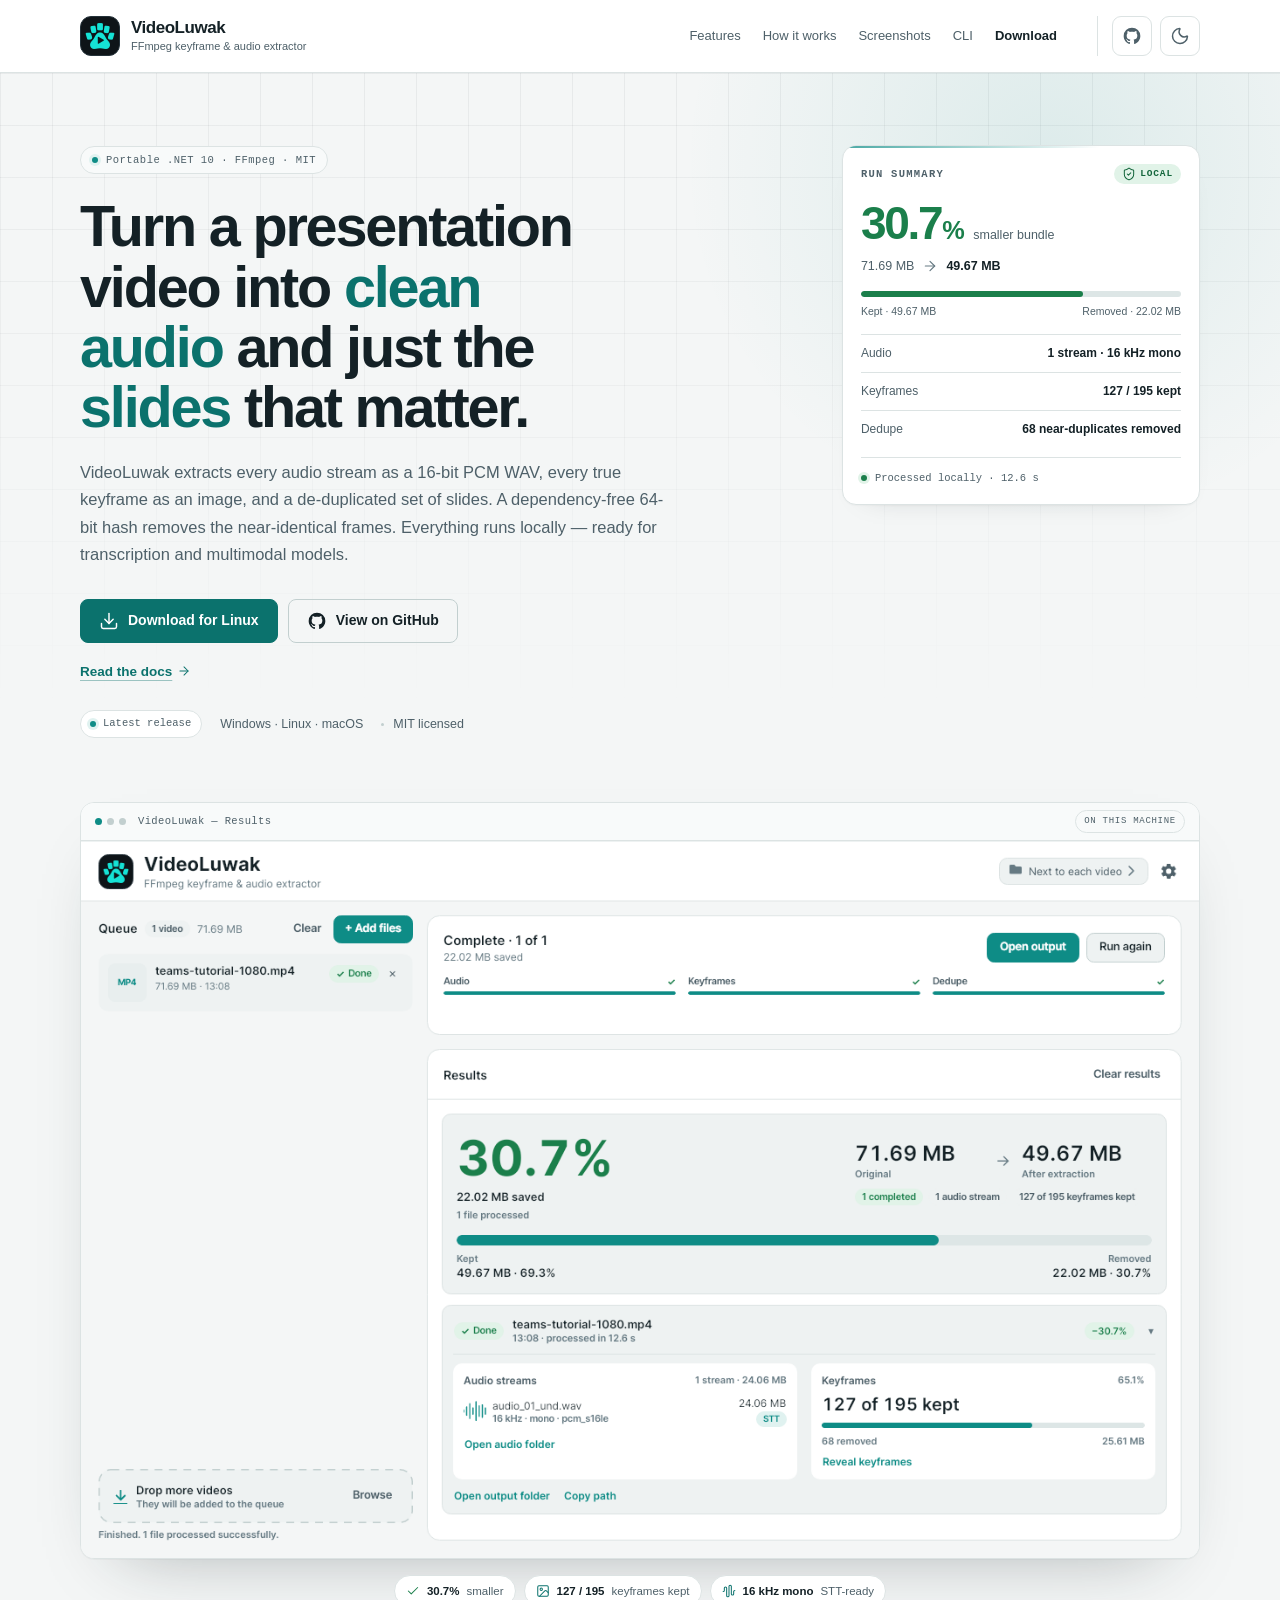
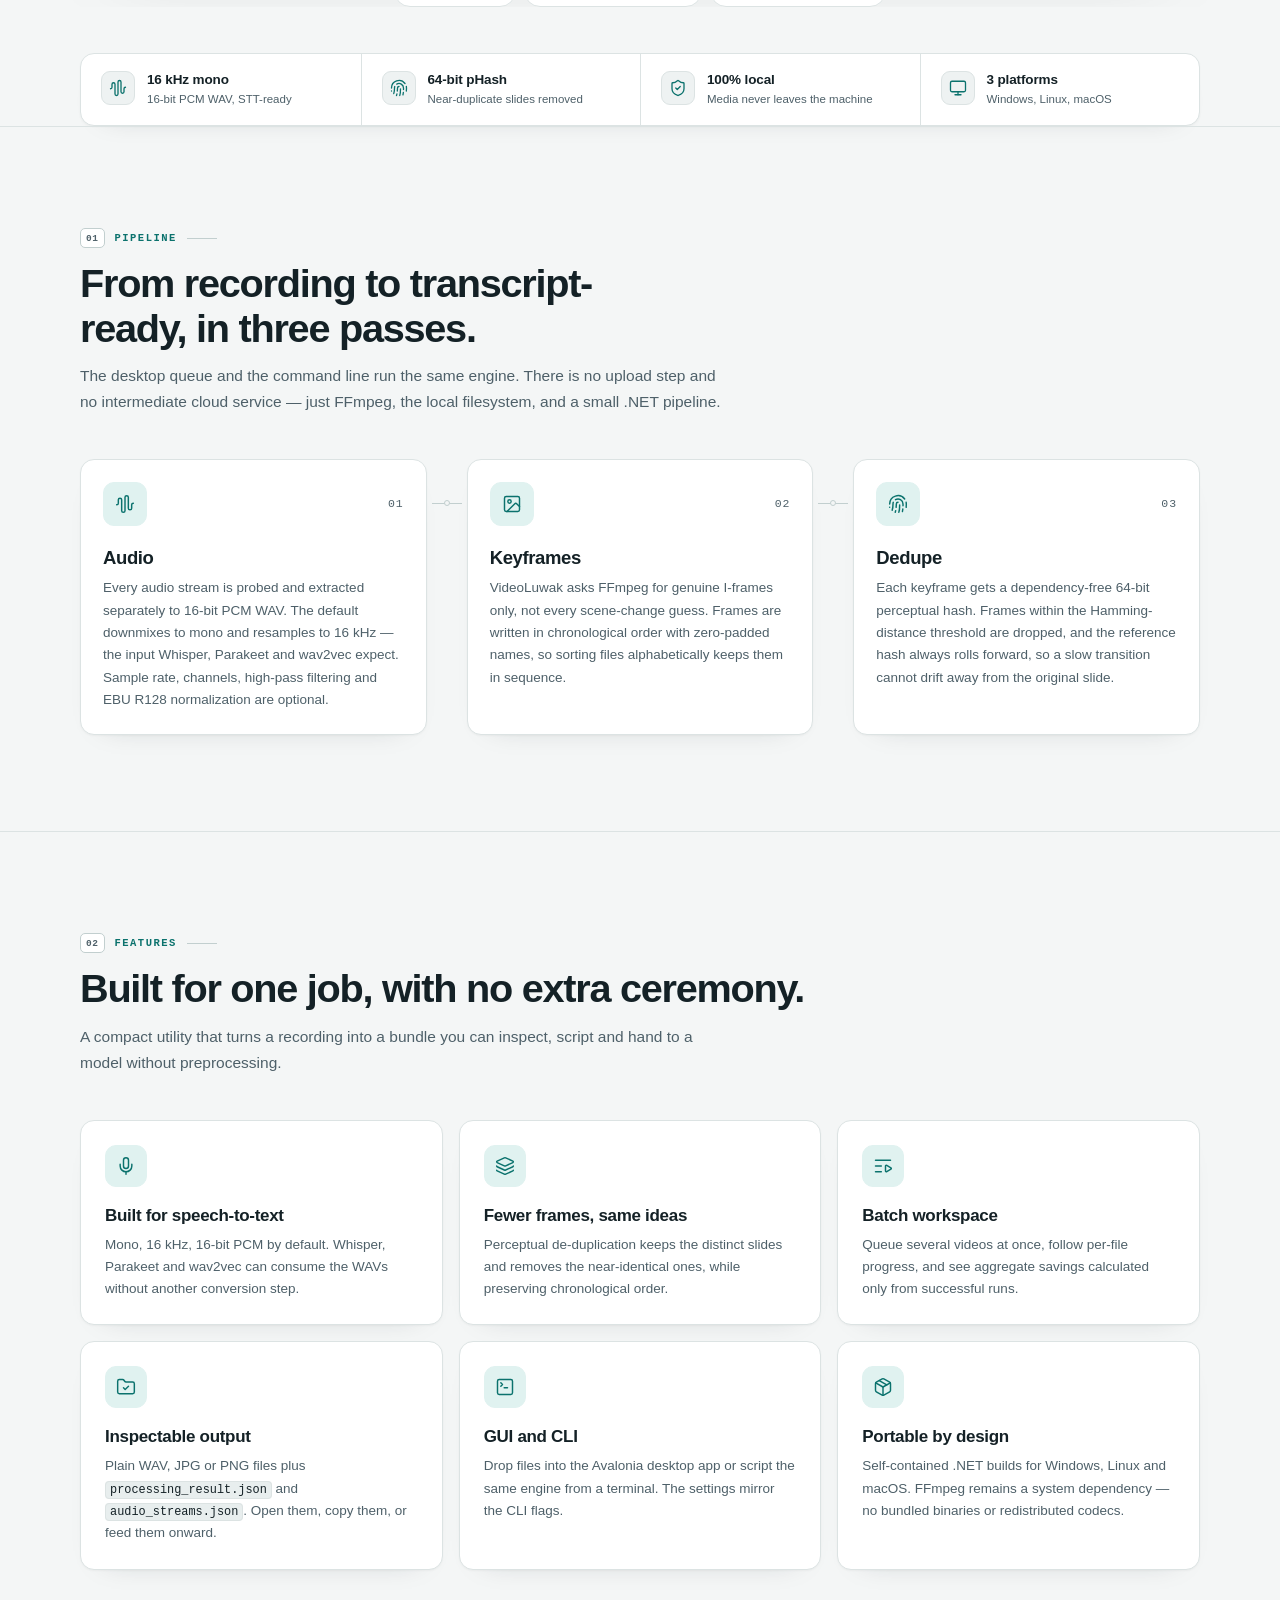
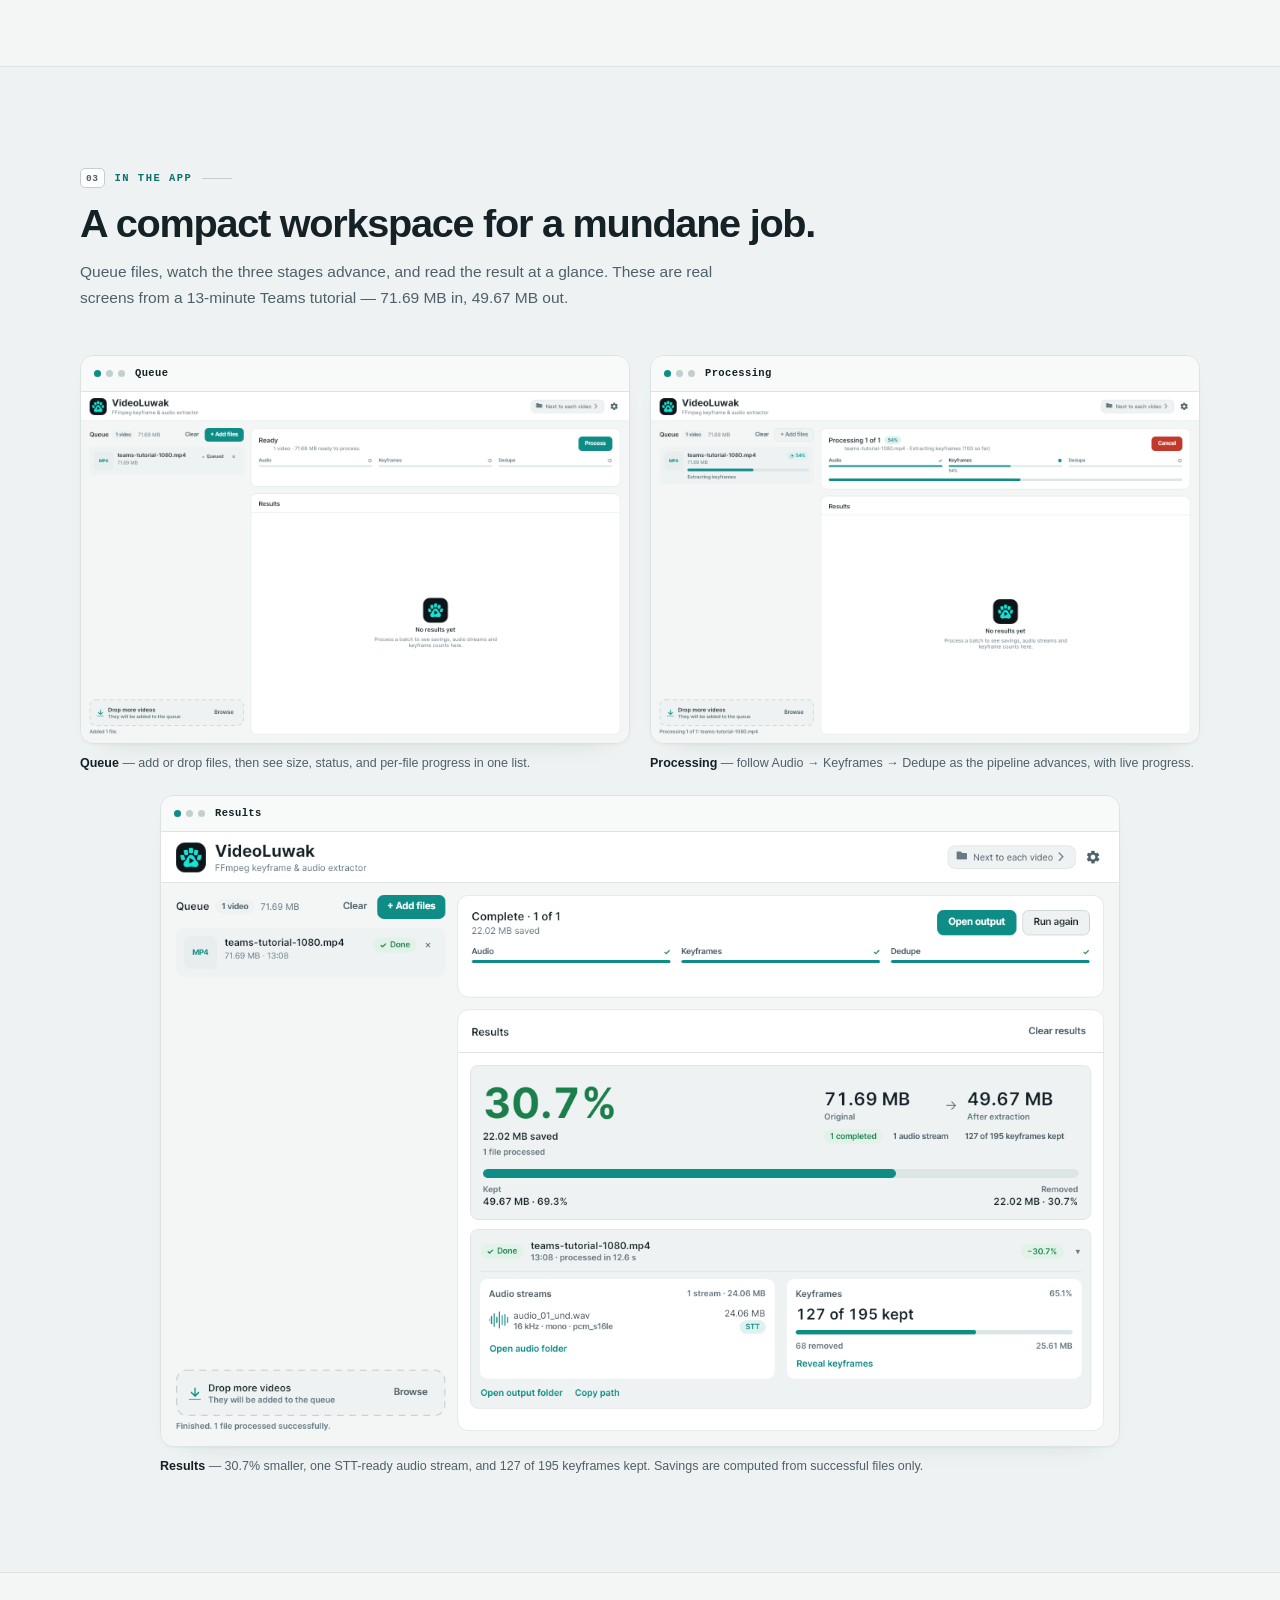
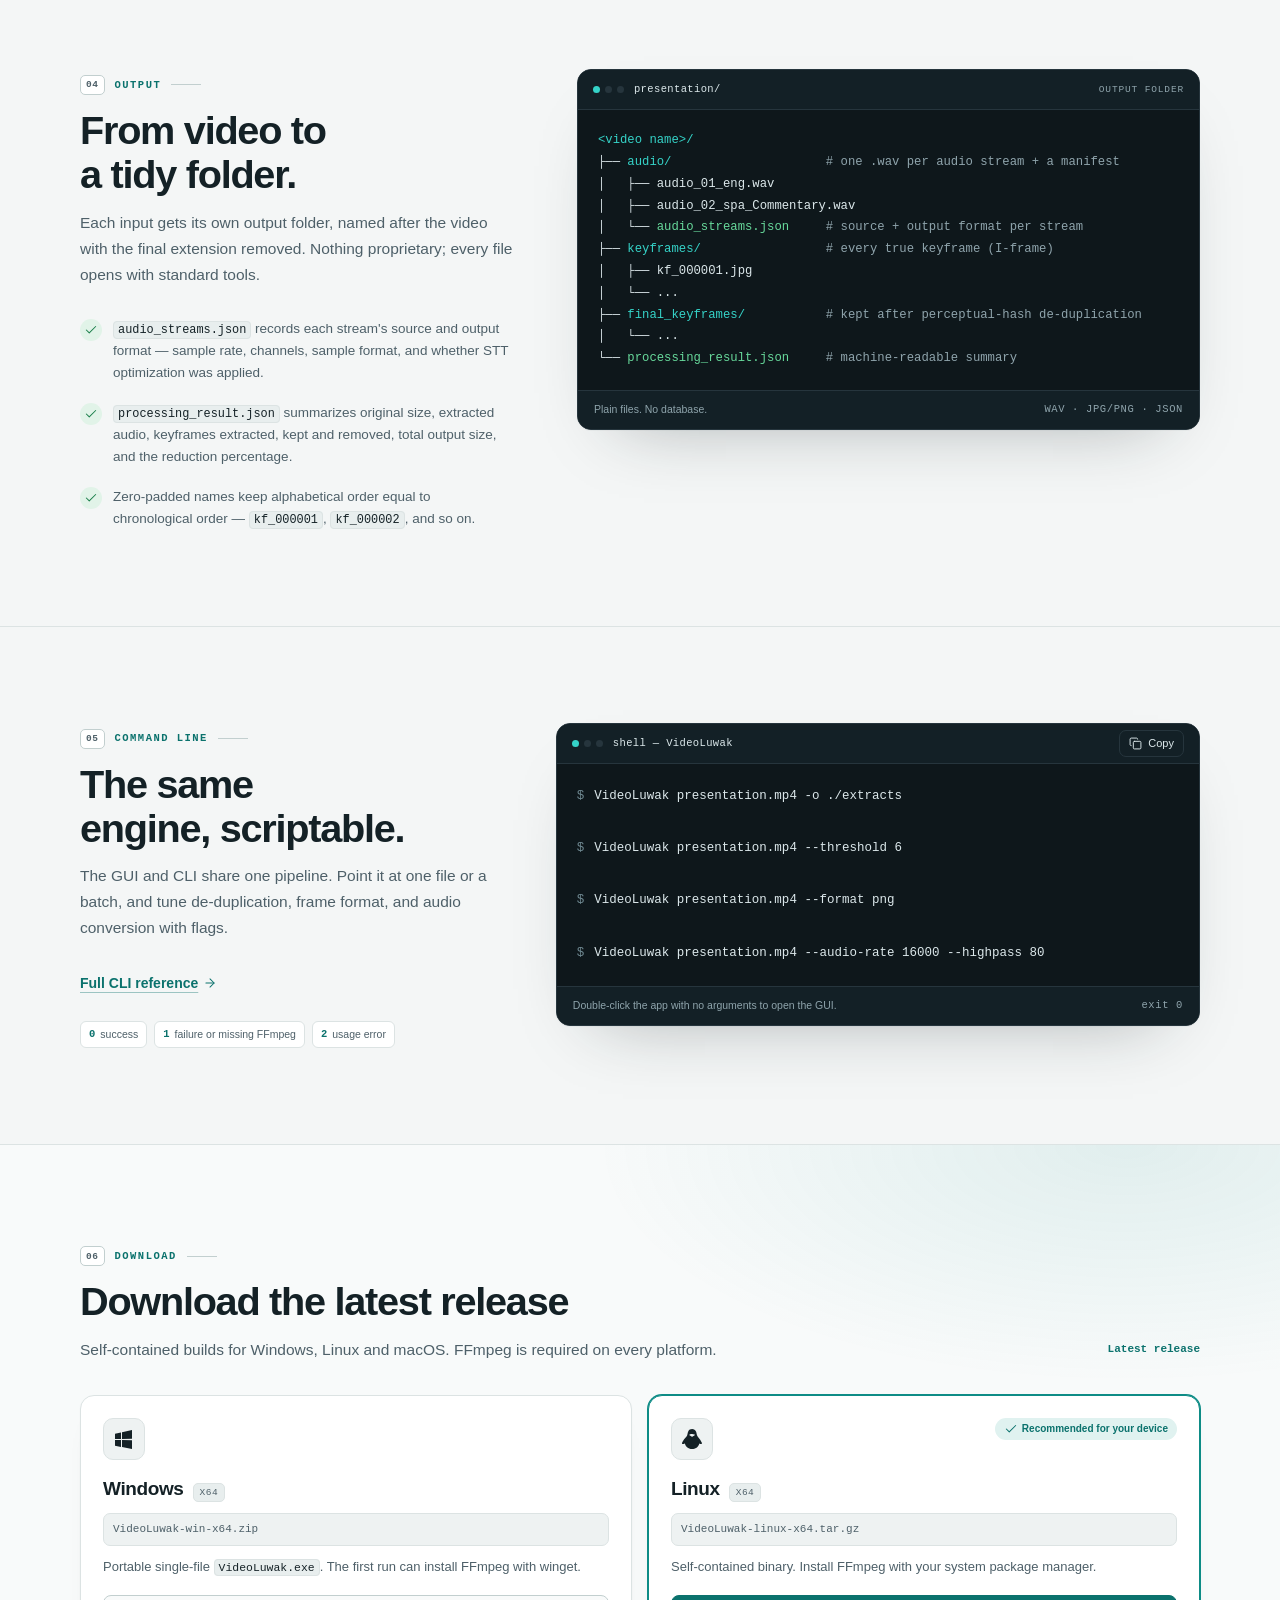
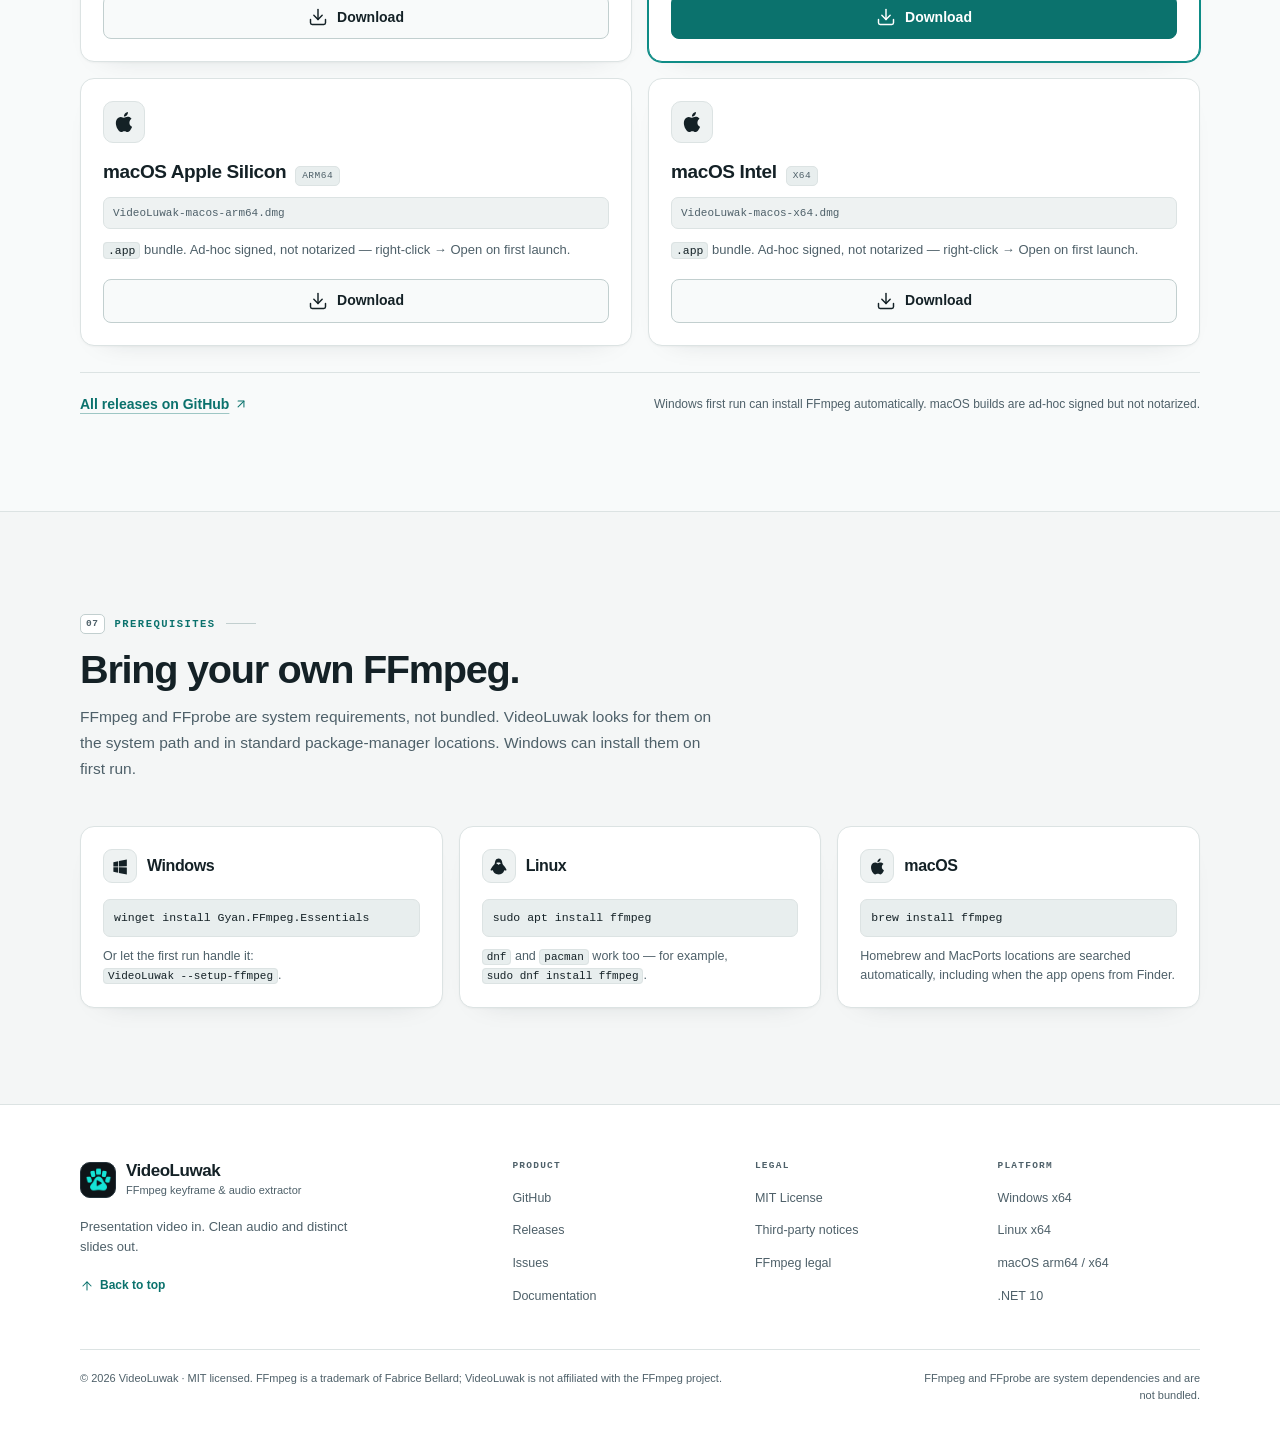
==== commit 8b06b32b: "style: replace custom icons with standard icon packs Cleaner platform icons, including a recognizabl" ====
--- a/site/index.html
+++ b/site/index.html
@@ -92,115 +92,117 @@
 <body>
   <a class="skip-link" href="#main">Skip to content</a>
 
-  <!-- Shared line-icon sprite. No external icon fonts or images. -->
+  <!-- UI icons: Lucide v1.59.0 (ISC) - https://lucide.dev -->
+  <!-- Brand icons: Material Design Icons v7.4.47 (Apache-2.0) - https://pictogrammers.com/library/mdi/ -->
   <svg class="svg-sprite" aria-hidden="true" focusable="false" xmlns="http://www.w3.org/2000/svg">
-    <symbol id="i-arrow-right" viewBox="0 0 24 24" fill="none" stroke="currentColor" stroke-width="1.7" stroke-linecap="round" stroke-linejoin="round">
-      <path d="M4.5 12h15"></path>
-      <path d="m13.5 6 6 6-6 6"></path>
-    </symbol>
-    <symbol id="i-arrow-up" viewBox="0 0 24 24" fill="none" stroke="currentColor" stroke-width="1.7" stroke-linecap="round" stroke-linejoin="round">
-      <path d="M12 19V5"></path>
-      <path d="m6 11 6-6 6 6"></path>
-    </symbol>
-    <symbol id="i-arrow-up-right" viewBox="0 0 24 24" fill="none" stroke="currentColor" stroke-width="1.7" stroke-linecap="round" stroke-linejoin="round">
-      <path d="M7 17 17 7"></path>
-      <path d="M8 7h9v9"></path>
-    </symbol>
-    <symbol id="i-download" viewBox="0 0 24 24" fill="none" stroke="currentColor" stroke-width="1.7" stroke-linecap="round" stroke-linejoin="round">
-      <path d="M12 3.5v11"></path>
-      <path d="m7.5 10 4.5 4.5 4.5-4.5"></path>
-      <path d="M5 20.5h14"></path>
+    <symbol id="i-arrow-right" viewBox="0 0 24 24" fill="none" stroke="currentColor" stroke-width="1.75" stroke-linecap="round" stroke-linejoin="round">
+      <path d="M5 12h14" />
+      <path d="m12 5 7 7-7 7" />
+    </symbol>
+    <symbol id="i-arrow-up" viewBox="0 0 24 24" fill="none" stroke="currentColor" stroke-width="1.75" stroke-linecap="round" stroke-linejoin="round">
+      <path d="m5 12 7-7 7 7" />
+      <path d="M12 19V5" />
+    </symbol>
+    <symbol id="i-arrow-up-right" viewBox="0 0 24 24" fill="none" stroke="currentColor" stroke-width="1.75" stroke-linecap="round" stroke-linejoin="round">
+      <path d="M7 7h10v10" />
+      <path d="M7 17 17 7" />
+    </symbol>
+    <symbol id="i-download" viewBox="0 0 24 24" fill="none" stroke="currentColor" stroke-width="1.75" stroke-linecap="round" stroke-linejoin="round">
+      <path d="M12 15V3" />
+      <path d="M21 15v4a2 2 0 0 1-2 2H5a2 2 0 0 1-2-2v-4" />
+      <path d="m7 10 5 5 5-5" />
+    </symbol>
+    <symbol id="i-sun" viewBox="0 0 24 24" fill="none" stroke="currentColor" stroke-width="1.75" stroke-linecap="round" stroke-linejoin="round">
+      <circle cx="12" cy="12" r="4" />
+      <path d="M12 2v2" />
+      <path d="M12 20v2" />
+      <path d="m4.93 4.93 1.41 1.41" />
+      <path d="m17.66 17.66 1.41 1.41" />
+      <path d="M2 12h2" />
+      <path d="M20 12h2" />
+      <path d="m6.34 17.66-1.41 1.41" />
+      <path d="m19.07 4.93-1.41 1.41" />
+    </symbol>
+    <symbol id="i-moon" viewBox="0 0 24 24" fill="none" stroke="currentColor" stroke-width="1.75" stroke-linecap="round" stroke-linejoin="round">
+      <path d="M20.985 12.486a9 9 0 1 1-9.473-9.472c.405-.022.617.46.402.803a6 6 0 0 0 8.268 8.268c.344-.215.825-.004.803.401" />
+    </symbol>
+    <symbol id="i-waveform" viewBox="0 0 24 24" fill="none" stroke="currentColor" stroke-width="1.75" stroke-linecap="round" stroke-linejoin="round">
+      <path d="M2 13a2 2 0 0 0 2-2V7a2 2 0 0 1 4 0v13a2 2 0 0 0 4 0V4a2 2 0 0 1 4 0v13a2 2 0 0 0 4 0v-4a2 2 0 0 1 2-2" />
+    </symbol>
+    <symbol id="i-frame" viewBox="0 0 24 24" fill="none" stroke="currentColor" stroke-width="1.75" stroke-linecap="round" stroke-linejoin="round">
+      <rect width="18" height="18" x="3" y="3" rx="2" ry="2" />
+      <circle cx="9" cy="9" r="2" />
+      <path d="m21 15-3.086-3.086a2 2 0 0 0-2.828 0L6 21" />
+    </symbol>
+    <symbol id="i-hash" viewBox="0 0 24 24" fill="none" stroke="currentColor" stroke-width="1.75" stroke-linecap="round" stroke-linejoin="round">
+      <path d="M12 10a2 2 0 0 0-2 2c0 1.02-.1 2.51-.26 4" />
+      <path d="M14 13.12c0 2.38 0 6.38-1 8.88" />
+      <path d="M17.29 21.02c.12-.6.43-2.3.5-3.02" />
+      <path d="M2 12a10 10 0 0 1 18-6" />
+      <path d="M2 16h.01" />
+      <path d="M21.8 16c.2-2 .131-5.354 0-6" />
+      <path d="M5 19.5C5.5 18 6 15 6 12a6 6 0 0 1 .34-2" />
+      <path d="M8.65 22c.21-.66.45-1.32.57-2" />
+      <path d="M9 6.8a6 6 0 0 1 9 5.2v2" />
+    </symbol>
+    <symbol id="i-shield" viewBox="0 0 24 24" fill="none" stroke="currentColor" stroke-width="1.75" stroke-linecap="round" stroke-linejoin="round">
+      <path d="M20 13c0 5-3.5 7.5-7.66 8.95a1 1 0 0 1-.67-.01C7.5 20.5 4 18 4 13V6a1 1 0 0 1 1-1c2 0 4.5-1.2 6.24-2.72a1.17 1.17 0 0 1 1.52 0C14.51 3.81 17 5 19 5a1 1 0 0 1 1 1z" />
+      <path d="m9 12 2 2 4-4" />
+    </symbol>
+    <symbol id="i-monitor" viewBox="0 0 24 24" fill="none" stroke="currentColor" stroke-width="1.75" stroke-linecap="round" stroke-linejoin="round">
+      <rect width="20" height="14" x="2" y="3" rx="2" />
+      <line x1="8" x2="16" y1="21" y2="21" />
+      <line x1="12" x2="12" y1="17" y2="21" />
+    </symbol>
+    <symbol id="i-mic" viewBox="0 0 24 24" fill="none" stroke="currentColor" stroke-width="1.75" stroke-linecap="round" stroke-linejoin="round">
+      <path d="M12 19v3" />
+      <path d="M19 10v2a7 7 0 0 1-14 0v-2" />
+      <rect x="9" y="2" width="6" height="13" rx="3" />
+    </symbol>
+    <symbol id="i-layers" viewBox="0 0 24 24" fill="none" stroke="currentColor" stroke-width="1.75" stroke-linecap="round" stroke-linejoin="round">
+      <path d="M12.83 2.18a2 2 0 0 0-1.66 0L2.6 6.08a1 1 0 0 0 0 1.83l8.58 3.91a2 2 0 0 0 1.66 0l8.58-3.9a1 1 0 0 0 0-1.83z" />
+      <path d="M2 12a1 1 0 0 0 .58.91l8.6 3.91a2 2 0 0 0 1.65 0l8.58-3.9A1 1 0 0 0 22 12" />
+      <path d="M2 17a1 1 0 0 0 .58.91l8.6 3.91a2 2 0 0 0 1.65 0l8.58-3.9A1 1 0 0 0 22 17" />
+    </symbol>
+    <symbol id="i-queue" viewBox="0 0 24 24" fill="none" stroke="currentColor" stroke-width="1.75" stroke-linecap="round" stroke-linejoin="round">
+      <path d="M21 5H3" />
+      <path d="M10 12H3" />
+      <path d="M10 19H3" />
+      <path d="M15 12.003a1 1 0 0 1 1.517-.859l4.997 2.997a1 1 0 0 1 0 1.718l-4.997 2.997a1 1 0 0 1-1.517-.86z" />
+    </symbol>
+    <symbol id="i-folder" viewBox="0 0 24 24" fill="none" stroke="currentColor" stroke-width="1.75" stroke-linecap="round" stroke-linejoin="round">
+      <path d="M20 20a2 2 0 0 0 2-2V8a2 2 0 0 0-2-2h-7.9a2 2 0 0 1-1.69-.9L9.6 3.9A2 2 0 0 0 7.93 3H4a2 2 0 0 0-2 2v13a2 2 0 0 0 2 2Z" />
+      <path d="m9 13 2 2 4-4" />
+    </symbol>
+    <symbol id="i-terminal" viewBox="0 0 24 24" fill="none" stroke="currentColor" stroke-width="1.75" stroke-linecap="round" stroke-linejoin="round">
+      <path d="m7 11 2-2-2-2" />
+      <path d="M11 13h4" />
+      <rect width="18" height="18" x="3" y="3" rx="2" ry="2" />
+    </symbol>
+    <symbol id="i-package" viewBox="0 0 24 24" fill="none" stroke="currentColor" stroke-width="1.75" stroke-linecap="round" stroke-linejoin="round">
+      <path d="M11 21.73a2 2 0 0 0 2 0l7-4A2 2 0 0 0 21 16V8a2 2 0 0 0-1-1.73l-7-4a2 2 0 0 0-2 0l-7 4A2 2 0 0 0 3 8v8a2 2 0 0 0 1 1.73z" />
+      <path d="M12 22V12" />
+      <polyline points="3.29 7 12 12 20.71 7" />
+      <path d="m7.5 4.27 9 5.15" />
+    </symbol>
+    <symbol id="i-check" viewBox="0 0 24 24" fill="none" stroke="currentColor" stroke-width="1.75" stroke-linecap="round" stroke-linejoin="round">
+      <path d="M20 6 9 17l-5-5" />
+    </symbol>
+    <symbol id="i-copy" viewBox="0 0 24 24" fill="none" stroke="currentColor" stroke-width="1.75" stroke-linecap="round" stroke-linejoin="round">
+      <rect width="14" height="14" x="8" y="8" rx="2" ry="2" />
+      <path d="M4 16c-1.1 0-2-.9-2-2V4c0-1.1.9-2 2-2h10c1.1 0 2 .9 2 2" />
     </symbol>
     <symbol id="i-github" viewBox="0 0 24 24" fill="currentColor">
-      <path d="M12 .297c-6.63 0-12 5.373-12 12 0 5.303 3.438 9.8 8.205 11.385.6.113.82-.258.82-.577 0-.285-.01-1.04-.015-2.04-3.338.724-4.042-1.61-4.042-1.61-.546-1.387-1.333-1.756-1.333-1.756-1.089-.745.083-.729.083-.729 1.205.084 1.839 1.237 1.839 1.237 1.07 1.834 2.807 1.304 3.492.997.107-.775.418-1.305.762-1.604-2.665-.305-5.467-1.334-5.467-5.931 0-1.311.469-2.381 1.236-3.221-.124-.303-.535-1.524.117-3.176 0 0 1.008-.322 3.301 1.23A11.5 11.5 0 0 1 12 6.844c1.02.005 2.047.138 3.006.404 2.291-1.552 3.297-1.23 3.297-1.23.654 1.653.243 2.874.12 3.176.77.84 1.235 1.91 1.235 3.221 0 4.609-2.807 5.624-5.479 5.921.43.372.814 1.103.814 2.222 0 1.606-.015 2.898-.015 3.293 0 .321.216.694.825.576C20.565 21.795 24 17.3 24 12.002 24 5.673 18.627.297 12 .297z"></path>
-    </symbol>
-    <symbol id="i-sun" viewBox="0 0 24 24" fill="none" stroke="currentColor" stroke-width="1.7" stroke-linecap="round" stroke-linejoin="round">
-      <circle cx="12" cy="12" r="4"></circle>
-      <path d="M12 2.5v2M12 19.5v2M4.4 4.4l1.4 1.4M18.2 18.2l1.4 1.4M2.5 12h2M19.5 12h2M4.4 19.6l1.4-1.4M18.2 5.8l1.4-1.4"></path>
-    </symbol>
-    <symbol id="i-moon" viewBox="0 0 24 24" fill="none" stroke="currentColor" stroke-width="1.7" stroke-linecap="round" stroke-linejoin="round">
-      <path d="M20.6 15.3A8.7 8.7 0 0 1 8.7 3.4 8.8 8.8 0 1 0 20.6 15.3Z"></path>
-    </symbol>
-    <symbol id="i-waveform" viewBox="0 0 24 24" fill="none" stroke="currentColor" stroke-width="1.7" stroke-linecap="round" stroke-linejoin="round">
-      <path d="M2.5 12h1.5"></path>
-      <path d="M6.5 8.5v7"></path>
-      <path d="M10 5.5v13"></path>
-      <path d="M13.5 9v6"></path>
-      <path d="M17 6.5v11"></path>
-      <path d="M20.5 12H22"></path>
-    </symbol>
-    <symbol id="i-frame" viewBox="0 0 24 24" fill="none" stroke="currentColor" stroke-width="1.7" stroke-linecap="round" stroke-linejoin="round">
-      <rect x="3" y="4" width="18" height="16" rx="2.5"></rect>
-      <path d="M3 9h18"></path>
-      <path d="M8 4v5"></path>
-      <path d="m7 16 3-3 2.5 2.5L15 13l2 2.5"></path>
-    </symbol>
-    <symbol id="i-hash" viewBox="0 0 24 24" fill="none" stroke="currentColor" stroke-width="1.7" stroke-linecap="round" stroke-linejoin="round">
-      <rect x="4" y="4" width="5" height="5" rx="1"></rect>
-      <rect x="15" y="4" width="5" height="5" rx="1"></rect>
-      <rect x="4" y="15" width="5" height="5" rx="1"></rect>
-      <rect x="12.2" y="12.2" width="7.6" height="7.6" rx="1.4"></rect>
-    </symbol>
-    <symbol id="i-shield" viewBox="0 0 24 24" fill="none" stroke="currentColor" stroke-width="1.7" stroke-linecap="round" stroke-linejoin="round">
-      <path d="M12 3 5 6v5.5c0 4.2 2.7 7.7 7 9.5 4.3-1.8 7-5.3 7-9.5V6Z"></path>
-      <path d="m9.2 12 2 2 3.6-4"></path>
-    </symbol>
-    <symbol id="i-monitor" viewBox="0 0 24 24" fill="none" stroke="currentColor" stroke-width="1.7" stroke-linecap="round" stroke-linejoin="round">
-      <rect x="3" y="4.5" width="18" height="12" rx="2"></rect>
-      <path d="M8 20.5h8M12 16.5v4"></path>
-    </symbol>
-    <symbol id="i-mic" viewBox="0 0 24 24" fill="none" stroke="currentColor" stroke-width="1.7" stroke-linecap="round" stroke-linejoin="round">
-      <rect x="9" y="3" width="6" height="11" rx="3"></rect>
-      <path d="M5.5 11.5a6.5 6.5 0 0 0 13 0"></path>
-      <path d="M12 18v3M9 21h6"></path>
-    </symbol>
-    <symbol id="i-layers" viewBox="0 0 24 24" fill="none" stroke="currentColor" stroke-width="1.7" stroke-linecap="round" stroke-linejoin="round">
-      <path d="m12 3 9 4.5-9 4.5-9-4.5Z"></path>
-      <path d="m3 12.2 9 4.5 9-4.5"></path>
-      <path d="m3 16.7 9 4.5 9-4.5"></path>
-    </symbol>
-    <symbol id="i-queue" viewBox="0 0 24 24" fill="none" stroke="currentColor" stroke-width="1.7" stroke-linecap="round" stroke-linejoin="round">
-      <rect x="3" y="4" width="18" height="5" rx="1.5"></rect>
-      <rect x="3" y="12.5" width="18" height="3" rx="1.5"></rect>
-      <rect x="3" y="18.5" width="11" height="2.5" rx="1.25"></rect>
-    </symbol>
-    <symbol id="i-folder" viewBox="0 0 24 24" fill="none" stroke="currentColor" stroke-width="1.7" stroke-linecap="round" stroke-linejoin="round">
-      <path d="M3 7.5A2.5 2.5 0 0 1 5.5 5H10l2.2 2.5H18.5A2.5 2.5 0 0 1 21 10v7a2.5 2.5 0 0 1-2.5 2.5h-13A2.5 2.5 0 0 1 3 17Z"></path>
-      <path d="m9.5 13.5 2 2 3.5-3.5"></path>
-    </symbol>
-    <symbol id="i-terminal" viewBox="0 0 24 24" fill="none" stroke="currentColor" stroke-width="1.7" stroke-linecap="round" stroke-linejoin="round">
-      <rect x="3" y="4" width="18" height="16" rx="2.5"></rect>
-      <path d="m7 9 3 3-3 3"></path>
-      <path d="M12.5 15H17"></path>
-    </symbol>
-    <symbol id="i-package" viewBox="0 0 24 24" fill="none" stroke="currentColor" stroke-width="1.7" stroke-linecap="round" stroke-linejoin="round">
-      <path d="m12 3 8.5 4.5v9L12 21l-8.5-4.5v-9Z"></path>
-      <path d="m3.5 7.5 8.5 4.5 8.5-4.5"></path>
-      <path d="M12 12v9"></path>
-      <path d="m7.8 5.2 8.5 4.5"></path>
-    </symbol>
-    <symbol id="i-check" viewBox="0 0 24 24" fill="none" stroke="currentColor" stroke-width="1.9" stroke-linecap="round" stroke-linejoin="round">
-      <path d="m5 12.5 4.5 4.5L19 7.5"></path>
-    </symbol>
-    <symbol id="i-copy" viewBox="0 0 24 24" fill="none" stroke="currentColor" stroke-width="1.7" stroke-linecap="round" stroke-linejoin="round">
-      <rect x="8" y="8" width="12" height="12" rx="2"></rect>
-      <path d="M16 8V6a2 2 0 0 0-2-2H6a2 2 0 0 0-2 2v8a2 2 0 0 0 2 2h2"></path>
-    </symbol>
-    <symbol id="i-windows" viewBox="0 0 24 24" fill="none" stroke="currentColor" stroke-width="1.7" stroke-linecap="round" stroke-linejoin="round">
-      <rect x="3.5" y="3.5" width="7" height="7" rx="1"></rect>
-      <rect x="13.5" y="3.5" width="7" height="7" rx="1"></rect>
-      <rect x="3.5" y="13.5" width="7" height="7" rx="1"></rect>
-      <rect x="13.5" y="13.5" width="7" height="7" rx="1"></rect>
-    </symbol>
-    <symbol id="i-apple" viewBox="0 0 24 24" fill="none" stroke="currentColor" stroke-width="1.7" stroke-linecap="round" stroke-linejoin="round">
-      <path d="M16.1 12.7c0-2.4 1.5-3.6 1.6-3.7-1-1.4-2.4-1.6-2.9-1.6-1.2-.1-2.4.7-3 .7-.7 0-1.6-.7-2.6-.7-1.3 0-2.6.8-3.3 2-1.4 2.5-.4 6.1 1 8.1.7 1 1.5 2.1 2.6 2 1-.1 1.4-.7 2.7-.7s1.6.7 2.7.7c1.1 0 1.9-1 2.6-2 .8-1.1 1.1-2.2 1.2-2.3-.1 0-2.4-.9-2.6-2.5Z"></path>
-      <path d="M14.2 5.1c.5-.6.9-1.5.8-2.4-.8 0-1.7.5-2.3 1.1-.5.6-.9 1.5-.8 2.4.9.1 1.8-.5 2.3-1.1Z"></path>
-    </symbol>
-    <symbol id="i-linux" viewBox="0 0 24 24" fill="none" stroke="currentColor" stroke-width="1.7" stroke-linecap="round" stroke-linejoin="round">
-      <path d="M8.4 9.3c0-2.4 1.6-4.3 3.6-4.3s3.6 1.9 3.6 4.3c0 1.7.6 2.7 1.4 4 .9 1.5 1.4 2.7 1.1 4-.3 1-.9 1.4-1.9 1.4-.8 0-1.2-.4-2.2-.4h-1c-1 0-1.4.4-2.2.4-1 0-1.6-.4-1.9-1.4-.3-1.3.2-2.5 1.1-4 .8-1.3 1.4-2.3 1.4-4Z"></path>
-      <path d="M9.5 9.2h.01M14.5 9.2h.01"></path>
-      <path d="M11 11.5h2"></path>
-      <path d="M6.4 18.9c-.8 1.2-.7 2.1.3 2.6M17.6 18.9c.8 1.2.7 2.1-.3 2.6"></path>
+      <path d="M12,2A10,10 0 0,0 2,12C2,16.42 4.87,20.17 8.84,21.5C9.34,21.58 9.5,21.27 9.5,21C9.5,20.77 9.5,20.14 9.5,19.31C6.73,19.91 6.14,17.97 6.14,17.97C5.68,16.81 5.03,16.5 5.03,16.5C4.12,15.88 5.1,15.9 5.1,15.9C6.1,15.97 6.63,16.93 6.63,16.93C7.5,18.45 8.97,18 9.54,17.76C9.63,17.11 9.89,16.67 10.17,16.42C7.95,16.17 5.62,15.31 5.62,11.5C5.62,10.39 6,9.5 6.65,8.79C6.55,8.54 6.2,7.5 6.75,6.15C6.75,6.15 7.59,5.88 9.5,7.17C10.29,6.95 11.15,6.84 12,6.84C12.85,6.84 13.71,6.95 14.5,7.17C16.41,5.88 17.25,6.15 17.25,6.15C17.8,7.5 17.45,8.54 17.35,8.79C18,9.5 18.38,10.39 18.38,11.5C18.38,15.32 16.04,16.16 13.81,16.41C14.17,16.72 14.5,17.33 14.5,18.26C14.5,19.6 14.5,20.68 14.5,21C14.5,21.27 14.66,21.59 15.17,21.5C19.14,20.16 22,16.42 22,12A10,10 0 0,0 12,2Z"></path>
+    </symbol>
+    <symbol id="i-windows" viewBox="0 0 24 24" fill="currentColor">
+      <path d="M3,12V6.75L9,5.43V11.91L3,12M20,3V11.75L10,11.9V5.21L20,3M3,13L9,13.09V19.9L3,18.75V13M20,13.25V22L10,20.09V13.1L20,13.25Z"></path>
+    </symbol>
+    <symbol id="i-apple" viewBox="0 0 24 24" fill="currentColor">
+      <path d="M18.71,19.5C17.88,20.74 17,21.95 15.66,21.97C14.32,22 13.89,21.18 12.37,21.18C10.84,21.18 10.37,21.95 9.1,22C7.79,22.05 6.8,20.68 5.96,19.47C4.25,17 2.94,12.45 4.7,9.39C5.57,7.87 7.13,6.91 8.82,6.88C10.1,6.86 11.32,7.75 12.11,7.75C12.89,7.75 14.37,6.68 15.92,6.84C16.57,6.87 18.39,7.1 19.56,8.82C19.47,8.88 17.39,10.1 17.41,12.63C17.44,15.65 20.06,16.66 20.09,16.67C20.06,16.74 19.67,18.11 18.71,19.5M13,3.5C13.73,2.67 14.94,2.04 15.94,2C16.07,3.17 15.6,4.35 14.9,5.19C14.21,6.04 13.07,6.7 11.95,6.61C11.8,5.46 12.36,4.26 13,3.5Z"></path>
+    </symbol>
+    <symbol id="i-linux" viewBox="0 0 24 24" fill="currentColor">
+      <path d="M14.62,8.35C14.2,8.63 12.87,9.39 12.67,9.54C12.28,9.85 11.92,9.83 11.53,9.53C11.33,9.37 10,8.61 9.58,8.34C9.1,8.03 9.13,7.64 9.66,7.42C11.3,6.73 12.94,6.78 14.57,7.45C15.06,7.66 15.08,8.05 14.62,8.35M21.84,15.63C20.91,13.54 19.64,11.64 18,9.97C17.47,9.42 17.14,8.8 16.94,8.09C16.84,7.76 16.77,7.42 16.7,7.08C16.5,6.2 16.41,5.3 16,4.47C15.27,2.89 14,2.07 12.16,2C10.35,2.05 9,2.81 8.21,4.4C8,4.83 7.85,5.28 7.75,5.74C7.58,6.5 7.43,7.29 7.25,8.06C7.1,8.71 6.8,9.27 6.29,9.77C4.68,11.34 3.39,13.14 2.41,15.12C2.27,15.41 2.13,15.7 2.04,16C1.85,16.66 2.33,17.12 3.03,16.96C3.47,16.87 3.91,16.78 4.33,16.65C4.74,16.5 4.9,16.6 5,17C5.65,19.15 7.07,20.66 9.24,21.5C13.36,23.06 18.17,20.84 19.21,16.92C19.28,16.65 19.38,16.55 19.68,16.65C20.14,16.79 20.61,16.89 21.08,17C21.57,17.09 21.93,16.84 22,16.36C22.03,16.1 21.94,15.87 21.84,15.63"></path>
     </symbol>
   </svg>
 
--- a/site/styles.css
+++ b/site/styles.css
@@ -1691,8 +1691,8 @@
 }
 
 .platform-icon .icon {
-  width: 22px;
-  height: 22px;
+  width: 24px;
+  height: 24px;
 }
 
 .platform-icon-sm {
@@ -1702,8 +1702,8 @@
 }
 
 .platform-icon-sm .icon {
-  width: 18px;
-  height: 18px;
+  width: 19px;
+  height: 19px;
 }
 
 .rec-badge {
